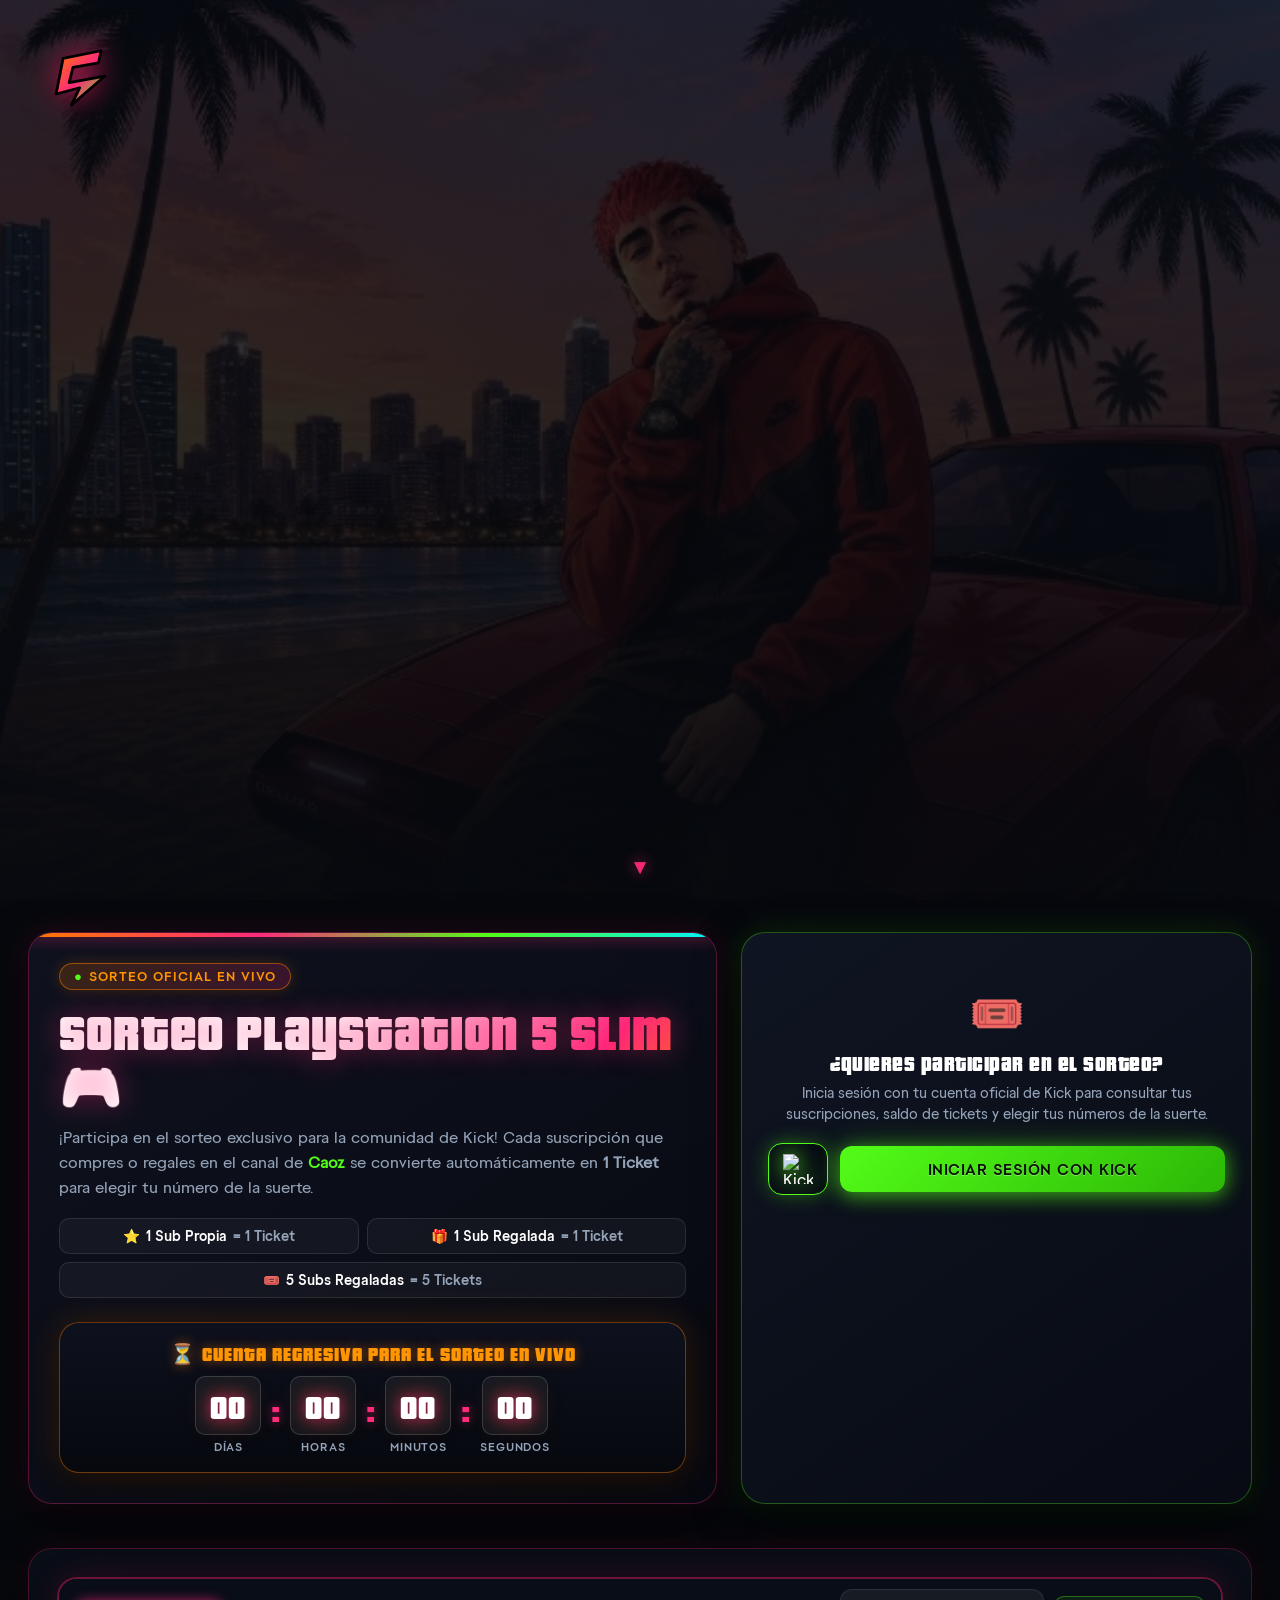
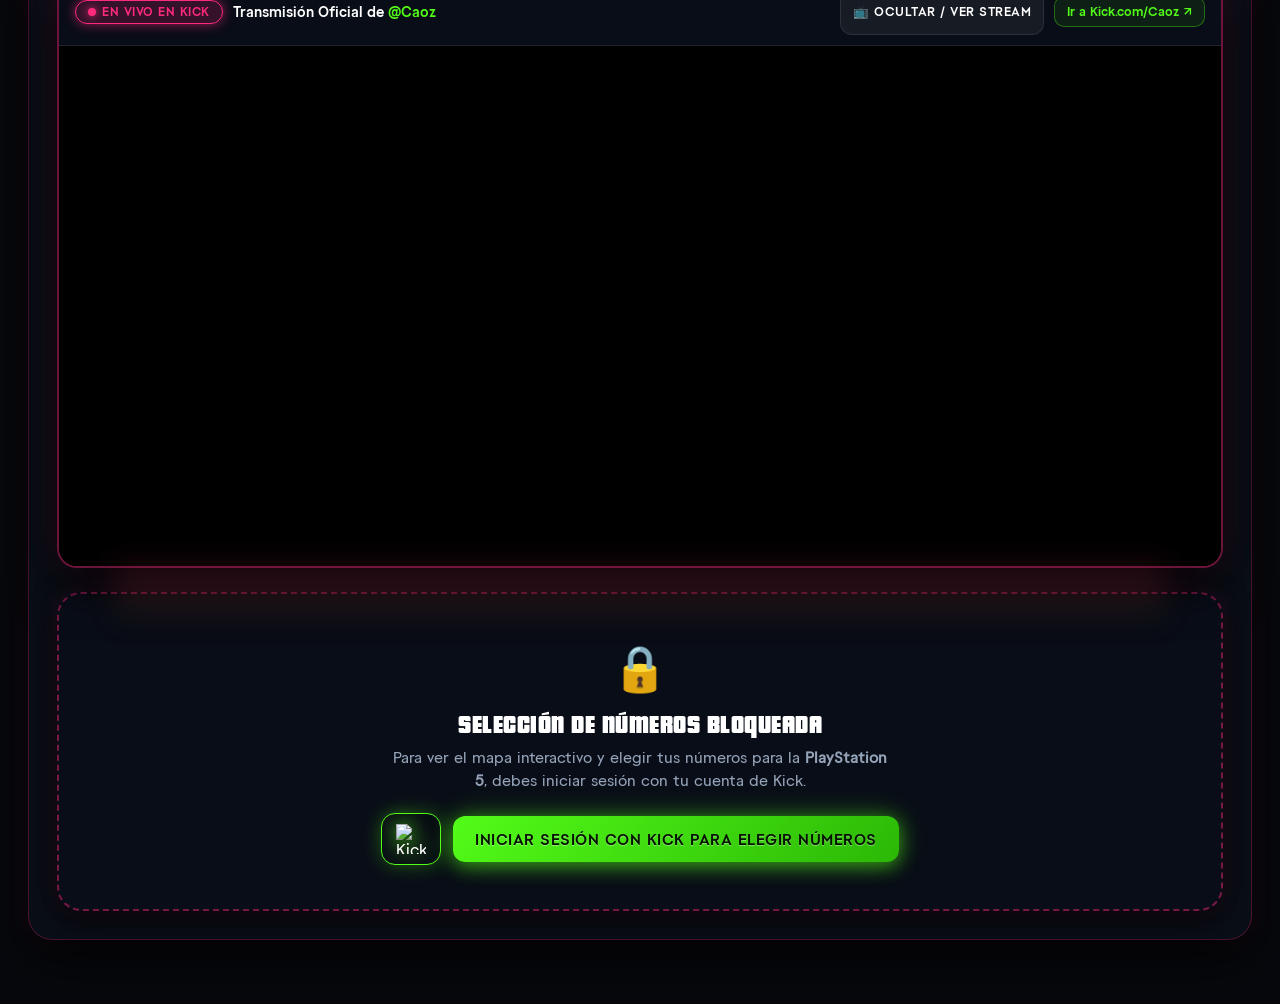
==== public/index.html @ cd329b28 "feat(video): pausar video al pulsar F5 y mover exclusivamente frame por frame al hacer scroll" ====
<!DOCTYPE html>
<html lang="es">

<head>
  <meta charset="UTF-8">
  <meta name="viewport" content="width=device-width, initial-scale=1.0, viewport-fit=cover">
  <title>Sorteo Oficial PlayStation 5 🎮 - Kick</title>
  <link rel="stylesheet" href="css/style.css">
  <script src="https://cdnjs.cloudflare.com/ajax/libs/gsap/3.12.5/gsap.min.js"></script>
  <script src="https://cdnjs.cloudflare.com/ajax/libs/gsap/3.12.5/ScrollTrigger.min.js"></script>
  <script src="https://unpkg.com/lenis@1.1.18/dist/lenis.min.js"></script>
  <script src="https://cdn.jsdelivr.net/npm/canvas-confetti@1.6.0/dist/confetti.browser.min.js"></script>
  <script>
    if ('scrollRestoration' in history) {
      history.scrollRestoration = 'manual';
    }
    window.scrollTo(0, 0);
  </script>
</head>


<body>

  <!-- Navigation Bar (100% Transparent, Auto-hide on scroll down, Show on scroll up) -->
  <header class="navbar" id="mainNavbar">
    <div class="container nav-content">
      <a href="index.html" class="brand" aria-label="CAOZ Oficial">
        <div class="brand-logo" id="mainBrandLogo" title="CAOZ Oficial">
          <svg viewBox="0 0 224 256" width="100%" height="100%" style="overflow: visible; display: block;">
            <defs>
              <linearGradient id="navLogoGrad" x1="0%" y1="0%" x2="100%" y2="100%">
                <stop offset="0%" stop-color="#ff7a00" />
                <stop offset="50%" stop-color="#ff2a7a" />
                <stop offset="100%" stop-color="#53fc18" />
              </linearGradient>
            </defs>
            <path
              d="M 76.8 88.3 L 159.8 71.6 L 154.2 98.0 L 98.4 107.8 L 90.1 141.3 L 168.4 127.0 L 95.0 190.6 L 112.9 152.7 L 61.5 166.3 Z"
              fill="url(#navLogoGrad)" stroke="#000000" stroke-width="6" stroke-linejoin="round" stroke-linecap="round" />
          </svg>
        </div>
      </a>

      <div class="nav-links">
        <!-- User Profile Pill (Visible solo si ESTÁ logueado) -->
        <div class="user-pill" id="userPillBox" style="display: none;">
          <img src="" alt="Avatar" class="user-avatar" id="navUserAvatar">
          <div class="user-meta">
            <span class="user-name" id="navUserName">@Usuario</span>
            <span class="user-tickets-badge" id="navUserTickets">0 Tickets Libres</span>
          </div>
          <button id="logoutBtn" class="nav-btn"
            style="padding: 5px 10px; font-size: 0.76rem; border: 1px solid rgba(255, 51, 102, 0.4); color: var(--danger-red); background: rgba(255, 51, 102, 0.08); border-radius: 8px; cursor: pointer; display: inline-flex; align-items: center; gap: 4px; white-space: nowrap;"
            title="Cerrar Sesión de Kick">
            🚪 Salir
          </button>
        </div>
      </div>
    </div>
  </header>

  <!-- GTA VI JSM Hero Scroll Section: Starts inside the letter -> Zooms out to reveal Logo on scroll -> Seamless cross-fade to website -->
  <section class="caoz-hero-section" id="heroIntroSection">
    <div class="caoz-mask-pin-container" id="caozPinContainer">
      <!-- Ambient atmospheric backdrop (avoids black panels) -->
      <div class="caoz-ambient-backdrop" id="caozAmbientBackdrop">
        <video src="video/auraaaa.mp4" preload="auto" muted playsinline class="ambient-video-bg" id="heroAmbientVideo"></video>
      </div>

      <!-- Mask Wrapper with clean full background video -->
      <div class="caoz-mask-wrapper" id="caozMaskWrapper">
        <video src="video/auraaaa.mp4" preload="auto" muted playsinline class="caoz-hero-bg scale-out" id="heroBgVideo"></video>
      </div>

      <!-- Floating Scroll Indicator Arrow -->
      <div class="scroll-indicator fade-out" id="heroScrollIndicator">
        <span class="scroll-arrow">▼</span>
      </div>
    </div>
  </section>

  <!-- The Actual Website Content (Giveaway, Countdown, Wallet, Seats, Stream) -->
  <div class="main-site-content" id="mainSiteContent">

    <!-- Hero Section -->
    <section class="hero-section">
      <div class="container hero-grid">
        <!-- Giveaway Info Card -->
        <div class="hero-card">
          <div>
            <div class="hero-badge-tag">
              <span style="color: var(--kick-green);">●</span> SORTEO OFICIAL EN VIVO
            </div>
            <h1 class="hero-title" id="giveawayTitle">Sorteo PlayStation 5 Slim 🎮</h1>
            <p class="hero-desc">
              ¡Participa en el sorteo exclusivo para la comunidad de Kick! Cada suscripción que compres o regales en el
              canal de <strong id="channelNameText" style="color: var(--kick-green);">Caoz</strong> se convierte
              automáticamente en <strong>1 Ticket</strong> para elegir tu número de la suerte.
            </p>
          </div>

          <div class="rules-pills">
            <div class="rule-pill">
              <span>⭐</span> <strong>1 Sub Propia</strong> = 1 Ticket
            </div>
            <div class="rule-pill">
              <span>🎁</span> <strong>1 Sub Regalada</strong> = 1 Ticket
            </div>
            <div class="rule-pill">
              <span>🎟️</span> <strong>5 Subs Regaladas</strong> = 5 Tickets
            </div>
          </div>

          <!-- Countdown Timer Component -->
          <div class="countdown-box" id="countdownBox">
            <div class="countdown-title">
              <span>⏳</span> CUENTA REGRESIVA PARA EL SORTEO EN VIVO
            </div>
            <div class="countdown-grid">
              <div class="countdown-segment">
                <div class="countdown-num" id="cdDays">00</div>
                <div class="countdown-label">Días</div>
              </div>
              <div class="countdown-divider">:</div>
              <div class="countdown-segment">
                <div class="countdown-num" id="cdHours">00</div>
                <div class="countdown-label">Horas</div>
              </div>
              <div class="countdown-divider">:</div>
              <div class="countdown-segment">
                <div class="countdown-num" id="cdMinutes">00</div>
                <div class="countdown-label">Minutos</div>
              </div>
              <div class="countdown-divider">:</div>
              <div class="countdown-segment">
                <div class="countdown-num" id="cdSeconds">00</div>
                <div class="countdown-label">Segundos</div>
              </div>
            </div>
          </div>
        </div>

        <!-- User Wallet / Ticket HUD Card -->
        <div class="wallet-card" id="walletCard">

          <!-- Estado: Usuario NO logueado -->
          <div id="walletLoggedOut" class="wallet-cta-box">
            <div style="font-size: 2.8rem; margin-bottom: 8px;">🎟️</div>
            <h3 style="font-size: 1.3rem; margin-bottom: 8px;">¿Quieres participar en el Sorteo?</h3>
            <p style="color: var(--text-secondary); font-size: 0.88rem; margin-bottom: 18px; line-height: 1.5;">
              Inicia sesión con tu cuenta oficial de Kick para consultar tus suscripciones, saldo de tickets y elegir tus números de la suerte.
            </p>
            <div class="wallet-cta-actions">
              <div class="kick-logo-badge-lg">
                <img
                  src="https://uxwing.com/wp-content/themes/uxwing/download/brands-and-social-media/kick-streaming-platform-logo-icon.png"
                  alt="Kick Logo" class="kick-standalone-logo-lg">
              </div>
              <button class="btn btn-primary" id="walletLoginBtn" style="flex: 1;">
                Iniciar Sesión con Kick
              </button>
            </div>
          </div>

          <!-- Estado: Usuario SÍ logueado -->
          <div id="walletLoggedIn"
            style="display: none; flex-direction: column; height: 100%; justify-content: space-between;">
            <div class="wallet-header">
              <div class="wallet-user-info">
                <img src="" alt="Kick Avatar" class="wallet-avatar-big" id="walletAvatar">
                <div>
                  <div class="wallet-user-name">
                    <span id="walletUsername">@Usuario</span>
                    <span class="verified-icon" title="Cuenta de Kick Verificada">✓</span>
                  </div>
                  <span style="font-size: 0.78rem; color: var(--kick-green);" id="walletSubStatus">Usuario
                    Conectado</span>
                </div>
              </div>
              <span class="tag-badge tag-green" id="userRoleBadge">Espectador</span>
            </div>

            <div class="wallet-stats-grid" style="margin-bottom: 12px;">
              <div class="stat-box">
                <div class="stat-num" id="statOwnSubs">0</div>
                <div class="stat-label">Subs Propias</div>
              </div>
              <div class="stat-box">
                <div class="stat-num" id="statGiftedSubs">0</div>
                <div class="stat-label">Subs Regaladas</div>
              </div>
              <div class="stat-box highlight-box">
                <div class="stat-num" id="statAvailableTickets">0</div>
                <div class="stat-label">Tickets Libres</div>
              </div>
            </div>

            <div class="wallet-actions" style="display: flex; gap: 10px;">
              <button class="btn btn-primary" style="flex: 1;" id="autoPickBtn">
                🎲 Elejir números al azar
              </button>
              <button class="btn btn-secondary" id="walletLogoutBtn"
                style="padding: 10px 16px; border-color: rgba(255, 51, 102, 0.4); color: var(--danger-red);"
                title="Cerrar Sesión">
                🚪 Salir
              </button>
            </div>
          </div>

        </div>
      </div>
    </section>

    <!-- Number Selection Section -->
    <section class="cinema-section">
      <div class="container">
        <div class="cinema-container">

          <!-- Live Stream Header -->
          <div class="screen-wrapper">
            <div class="cinema-screen-container">
              <div class="screen-header-bar">
                <div style="display: flex; align-items: center; gap: 10px; flex-wrap: wrap;">
                  <div class="stream-status-pill">
                    <span class="live-dot"></span> EN VIVO EN KICK
                  </div>
                  <span style="font-family: var(--font-gta-sub); font-weight: 800; font-size: 0.88rem; color: #ffffff;">
                    Transmisión Oficial de <span style="color: var(--kick-green);">@Caoz</span>
                  </span>
                </div>

                <div class="stream-header-actions" style="display: flex; gap: 10px; align-items: center;">
                  <button class="btn btn-secondary stream-toggle-btn" style="padding: 6px 12px; font-size: 0.78rem;"
                    id="toggleStreamBtn">
                    📺 Ocultar / Ver Stream
                  </button>
                  <a href="https://kick.com/caoz" target="_blank" class="nav-btn streamer-btn stream-kick-link"
                    style="padding: 6px 12px; font-size: 0.78rem;">
                    Ir a Kick.com/Caoz ↗
                  </a>
                </div>
              </div>

              <!-- Kick Player Embed -->
              <div class="kick-stream-iframe-wrapper" id="streamPlayerBox">
                <iframe src="https://player.kick.com/caoz?autoplay=true&muted=true" frameborder="0" scrolling="no"
                  allow="autoplay; fullscreen; encrypted-media; picture-in-picture" allowfullscreen="true">
                </iframe>
              </div>
            </div>
            <div class="screen-light-rays"></div>
          </div>

          <!-- Bloque de Selección Bloqueada (Visible solo si NO está logueado) -->
          <div id="seatsLockedBox" class="seats-locked-box">
            <div style="font-size: 2.8rem; margin-bottom: 10px;">🔒</div>
            <h2 style="font-size: 1.6rem; margin-bottom: 8px; color: #ffffff;">
              SELECCIÓN DE NÚMEROS BLOQUEADA
            </h2>
            <p style="color: var(--text-secondary); max-width: 500px; margin: 0 auto 20px; font-size: 0.95rem; line-height: 1.55;">
              Para ver el mapa interactivo y elegir tus números para la <strong>PlayStation 5</strong>, debes iniciar sesión con tu cuenta de Kick.
            </p>
            <div class="seats-locked-actions">
              <div class="kick-logo-badge-lg">
                <img
                  src="https://uxwing.com/wp-content/themes/uxwing/download/brands-and-social-media/kick-streaming-platform-logo-icon.png"
                  alt="Kick Logo" class="kick-standalone-logo-lg">
              </div>
              <button class="btn btn-primary" id="lockedLoginBtn">
                Iniciar Sesión con Kick para Elegir Números
              </button>
            </div>
          </div>

          <!-- Área de Selección de Números (Visible solo si ESTÁ logueado con Kick) -->
          <div id="seatsSelectionArea" style="display: none;">
            <!-- Toolbar & Legend -->
            <div class="cinema-toolbar">
              <div class="seat-legend">
                <div class="legend-item">
                  <div class="legend-sample sample-free"></div>
                  <span>Disponible</span>
                </div>
                <div class="legend-item">
                  <div class="legend-sample sample-mine"></div>
                  <span>Mis Números</span>
                </div>
                <div class="legend-item">
                  <div class="legend-sample sample-taken"></div>
                  <span>Ocupado</span>
                </div>
              </div>

              <div class="toolbar-filters">
                <button class="filter-btn active" data-filter="all">Todos (<span
                    id="countTotalSeats">200</span>)</button>
                <button class="filter-btn" data-filter="free">🟢 Libres (<span id="countFreeSeats">0</span>)</button>
                <button class="filter-btn" data-filter="mine">⚡ Míos (<span id="countMySeats">0</span>)</button>
                <button class="filter-btn" data-filter="taken">🔒 Ocupados (<span
                    id="countTakenSeats">0</span>)</button>
                <input type="text" class="search-input" id="searchSeatInput" placeholder="Buscar número #...">
              </div>
            </div>

            <!-- Interactive Numbers Grid -->
            <div class="seats-grid-wrapper">
              <div class="seats-grid" id="seatsGrid">
                <!-- Números generados dinámicamente con JS -->
              </div>
            </div>
          </div>

        </div>
      </div>
    </section>

    <!-- Floating Ticket Counter Bar -->
    <div class="floating-action-bar" id="floatingBar" style="display: none;">
      <div class="action-bar-text">
        Tienes <strong id="floatingAvailableCount">0</strong> tickets disponibles para elegir tus números.
      </div>
      <button class="btn btn-primary" id="floatingAutoPickBtn">
        🎲 Elejir números al azar
      </button>
    </div>

  </div> <!-- End #mainSiteContent -->

  <!-- Kick Login Modal -->
  <div id="loginModal" class="gta-modal-overlay" style="display: none;">
    <div class="gta-modal-card">
      <button id="closeLoginModal" class="gta-modal-close" title="Cerrar">✕</button>

      <div class="gta-modal-logo-wrapper">
        <img
          src="https://uxwing.com/wp-content/themes/uxwing/download/brands-and-social-media/kick-streaming-platform-logo-icon.png"
          alt="Kick Logo" class="gta-modal-logo">
      </div>
      <h3 style="font-size: 1.5rem; margin-bottom: 6px;">Iniciar Sesión con Kick</h3>
      <p style="color: var(--text-secondary); font-size: 0.88rem; margin-bottom: 22px; line-height: 1.5;">
        Ingresa tu nombre de usuario oficial de <strong>Kick</strong> para sincronizar tus tickets y elegir tus números.
      </p>

      <form id="loginForm" onsubmit="return false;">
        <div style="position: relative; margin-bottom: 18px;">
          <span
            style="position: absolute; left: 16px; top: 50%; transform: translateY(-50%); color: var(--kick-green); font-family: var(--font-gta); font-size: 1.2rem;">@</span>
          <input type="text" id="kickUsernameInput" placeholder="TuUsuarioDeKick"
            style="width: 100%; padding: 13px 16px 13px 38px; background: rgba(255,255,255,0.06); border: 1px solid var(--border-color); border-radius: 12px; color: #fff; font-size: 0.95rem; font-weight: 700; outline: none;"
            required autocomplete="off">
        </div>

        <button type="submit" class="btn btn-primary" id="submitLoginBtn"
          style="width: 100%; padding: 14px; font-size: 1rem;">
          🚀 Entrar a la Sala del Sorteo
        </button>
      </form>
    </div>
  </div>

  <!-- Toast Notification Container -->
  <div class="toast-container" id="toastContainer"></div>

  <!-- Scripts -->
  <script src="js/audio.js"></script>
  <script src="js/config.js"></script>
  <script src="js/kick_oauth.js"></script>
  <script src="js/app.js"></script>
</body>

</html>
---- public/css/style.css ----
@import url('https://fonts.googleapis.com/css2?family=Outfit:wght@300;400;500;600;700;800;900&family=Space+Grotesk:wght@500;700;900&display=swap');

/* =================================================================== */
/* FUENTES OFICIALES GTA (PRICEDOWN, ROUND BOLD, ROUND, LONG)          */
/* =================================================================== */
@font-face {
  font-family: "Pricedown";
  src: url("../fonts/pricedown.otf") format("opentype");
  font-display: swap;
}

@font-face {
  font-family: "Round";
  src: url("../fonts/round.woff") format("woff");
  font-display: swap;
}

@font-face {
  font-family: "Round Bold";
  font-weight: bold;
  src: url("../fonts/round-bold.woff") format("woff");
  font-display: swap;
}

@font-face {
  font-family: "Long";
  src: url("../fonts/long.woff") format("woff");
  font-display: swap;
}

/* =================================================================== */
/* GTA VI JSM HERO INTRO (FULL BG -> MASKED LOGO REVEAL ON SCROLL)     */
/* =================================================================== */
.caoz-hero-section {
  position: relative;
  width: 100%;
  height: 100vh;
  height: 100dvh;
  overflow: hidden;
  background: transparent;
  pointer-events: none;
}

.caoz-mask-pin-container {
  position: relative;
  width: 100vw;
  height: 100vh;
  height: 100dvh;
  overflow: hidden;
  background: transparent;
  z-index: 120;
  pointer-events: auto;
  will-change: opacity;
}

.caoz-ambient-backdrop {
  position: absolute;
  inset: 0;
  width: 100%;
  height: 100%;
  overflow: hidden;
  opacity: 0.85;
  pointer-events: none;
  transition: opacity 0.3s ease;
}

.ambient-video-bg {
  position: absolute;
  inset: 0;
  width: 100%;
  height: 100%;
  object-fit: cover;
  object-position: center;
  filter: blur(14px) brightness(0.65);
  transform: scale(1.15);
}

.caoz-mask-wrapper {
  position: absolute;
  inset: 0;
  width: 100%;
  height: 100%;
  overflow: hidden;
  display: flex;
  align-items: center;
  justify-content: center;
  mask-image: url("../images/mask-caoz-desktop.svg");
  -webkit-mask-image: url("../images/mask-caoz-desktop.svg");
  mask-repeat: no-repeat;
  -webkit-mask-repeat: no-repeat;
  mask-position: 38.5% 50%;
  -webkit-mask-position: 38.5% 50%;
  mask-size: 3500% 3500%;
  -webkit-mask-size: 3500% 3500%;
  will-change: mask-size, -webkit-mask-size, mask-position, -webkit-mask-position, opacity;
}

@media (max-width: 768px) {
  .caoz-mask-wrapper {
    mask-image: url("../images/mask-caoz-mobile.svg");
    -webkit-mask-image: url("../images/mask-caoz-mobile.svg");
    mask-position: 35.7% 50%;
    -webkit-mask-position: 35.7% 50%;
    mask-size: 3100% 3100%;
    -webkit-mask-size: 3100% 3100%;
  }
}

.caoz-hero-bg {
  position: absolute;
  top: 0;
  left: 0;
  width: 100%;
  height: 100%;
  object-fit: cover;
  object-position: center 25%;
  transform: scale(1.12);
  will-change: transform;
}

.scroll-indicator {
  position: absolute;
  bottom: max(22px, env(safe-area-inset-bottom, 22px));
  left: 50%;
  transform: translateX(-50%);
  display: flex;
  flex-direction: column;
  align-items: center;
  gap: 6px;
  pointer-events: auto;
  cursor: pointer;
  opacity: 0.95;
  transition: opacity 0.3s ease, transform 0.3s ease;
  z-index: 130;
}

.scroll-indicator:hover {
  opacity: 1;
  transform: translateX(-50%) translateY(-3px);
}

.scroll-indicator .scroll-arrow {
  color: #ff2a7a;
  font-size: 1.3rem;
  line-height: 1;
  filter: drop-shadow(0 0 8px rgba(255, 42, 122, 0.8));
  animation: arrowBounce 1.5s infinite;
}

@keyframes arrowBounce {

  0%,
  100% {
    transform: translateY(0);
  }

  50% {
    transform: translateY(6px);
  }
}

.main-site-content {
  position: relative;
  z-index: 10;
}

/* =================================================================== */
/* DESIGN TOKENS & GTA VI VICE CITY COLOR SYSTEM                       */
/* =================================================================== */
:root {
  --bg-main: #06080d;
  --bg-card: rgba(12, 16, 26, 0.82);
  --bg-card-hover: rgba(20, 26, 42, 0.9);
  --bg-glass: rgba(8, 12, 20, 0.88);
  --border-color: rgba(255, 255, 255, 0.09);
  --border-glow: rgba(255, 42, 122, 0.35);

  /* GTA VI & Vice City Neon Palette */
  --gta-pink: #ff2a7a;
  --gta-pink-glow: rgba(255, 42, 122, 0.6);
  --gta-orange: #ff7a00;
  --gta-orange-glow: rgba(255, 122, 0, 0.6);
  --gta-cyan: #00f2fe;
  --gta-cyan-glow: rgba(0, 242, 254, 0.5);
  --gta-gold: #ffd700;
  --gta-purple: #8a2be2;

  /* Kick Brand & Cyberpunk */
  --kick-green: #53fc18;
  --kick-green-glow: rgba(83, 252, 24, 0.5);
  --kick-green-dark: #37b80e;
  --danger-red: #ff3366;
  --danger-glow: rgba(255, 51, 102, 0.4);

  /* Cinema / Number Seat Colors */
  --seat-free-bg: #111624;
  --seat-free-border: #1e293b;
  --seat-free-hover: #1e263d;
  --seat-mine-bg: #53fc18;
  --seat-mine-text: #051402;
  --seat-mine-glow: 0 0 16px rgba(83, 252, 24, 0.75), 0 0 30px rgba(83, 252, 24, 0.35);
  --seat-taken-bg: #1a121d;
  --seat-taken-border: #ff2a7a;
  --seat-taken-text: #8892b0;

  --text-primary: #ffffff;
  --text-secondary: #94a3b8;
  --text-muted: #64748b;

  --font-gta: 'Pricedown', 'Impact', sans-serif;
  --font-gta-sub: 'Round Bold', 'Round', 'Outfit', sans-serif;
  --font-main: 'Round', 'Outfit', -apple-system, BlinkMacSystemFont, sans-serif;
  --font-mono: 'Pricedown', 'Space Grotesk', monospace;

  --transition-smooth: all 0.25s cubic-bezier(0.16, 1, 0.3, 1);
  --transition-bounce: all 0.3s cubic-bezier(0.34, 1.56, 0.64, 1);

  /* Mobile Safe Areas */
  --safe-top: env(safe-area-inset-top, 0px);
  --safe-bottom: env(safe-area-inset-bottom, 0px);
  --safe-left: env(safe-area-inset-left, 0px);
  --safe-right: env(safe-area-inset-right, 0px);
}

*,
*::before,
*::after {
  margin: 0;
  padding: 0;
  box-sizing: border-box;
}

html {
  scroll-behavior: smooth;
  -webkit-text-size-adjust: 100%;
}

body {
  background-color: #06080d;
  background-image:
    linear-gradient(180deg, rgba(6, 8, 13, 0.76) 0%, rgba(6, 8, 13, 0.94) 100%),
    url('../images/bg_caoz.jpg');
  background-size: cover;
  background-position: center top;
  background-repeat: no-repeat;
  background-attachment: fixed;
  color: var(--text-primary);
  font-family: var(--font-main);
  min-height: 100vh;
  min-height: 100dvh;
  overflow-x: hidden;
  -webkit-font-smoothing: antialiased;
  -moz-osx-font-smoothing: grayscale;
  -webkit-tap-highlight-color: transparent;
  touch-action: manipulation;
}

/* Typography Headings */
h1,
h2,
h3,
h4,
.modal-title,
.draw-title {
  font-family: var(--font-gta);
  letter-spacing: 0.5px;
  font-weight: normal;
}

/* Custom GTA Styled Scrollbar */
::-webkit-scrollbar {
  width: 7px;
  height: 7px;
}

::-webkit-scrollbar-track {
  background: #06080d;
}

::-webkit-scrollbar-thumb {
  background: linear-gradient(180deg, var(--gta-orange), var(--gta-pink));
  border-radius: 4px;
}

::-webkit-scrollbar-thumb:hover {
  background: var(--kick-green);
}

/* Responsive Container */
.container {
  width: 100%;
  max-width: 1440px;
  margin: 0 auto;
  padding: 0 clamp(12px, 3vw, 28px);
}

/* ------------------------------------------------------------------- */
/* TOP NAVIGATION BAR (100% TRANSPARENT, LOGO PERSISTENT IN CORNER)    */
/* ------------------------------------------------------------------- */
.navbar {
  position: fixed;
  top: 0;
  left: 0;
  width: 100%;
  z-index: 1000;
  padding: clamp(12px, 2vh, 20px) 0;
  background: transparent !important;
  backdrop-filter: none !important;
  -webkit-backdrop-filter: none !important;
  border: none !important;
  box-shadow: none !important;
  pointer-events: none;
}

.nav-content {
  display: flex;
  justify-content: space-between;
  align-items: center;
  gap: 16px;
}

.brand {
  display: flex;
  align-items: center;
  text-decoration: none;
  flex-shrink: 0;
  pointer-events: auto;
}

.brand-logo {
  width: clamp(50px, 8vw, 500px);
  display: flex;
  align-items: center;
  justify-content: center;
  background: transparent;
  border: none;
  box-shadow: none;
  padding: 0;
  flex-shrink: 0;
  transition: transform 0.25s cubic-bezier(0.16, 1, 0.3, 1), filter 0.25s ease;
}

.brand-logo:hover {
  transform: scale(1.08);
}

.brand-logo svg {
  width: 100%;
  height: auto;
  display: block;
  filter: drop-shadow(0 0 14px rgba(255, 42, 122, 0.8)) drop-shadow(0 2px 10px rgba(0, 0, 0, 0.95));
}

.brand-title {
  font-family: var(--font-gta);
  font-size: clamp(1.25rem, 3vw, 1.65rem);
  letter-spacing: 1px;
  display: flex;
  align-items: center;
  gap: 8px;
  color: #ffffff;
  text-shadow: 0 0 12px rgba(255, 255, 255, 0.3), 0 2px 4px rgba(0, 0, 0, 0.8);
  white-space: nowrap;
}

.brand-title span.kick-badge {
  font-family: var(--font-gta-sub);
  background: linear-gradient(135deg, rgba(83, 252, 24, 0.2), rgba(0, 242, 254, 0.2));
  color: var(--kick-green);
  border: 1px solid rgba(83, 252, 24, 0.5);
  padding: 2px 8px;
  border-radius: 6px;
  font-size: 0.72rem;
  font-weight: 800;
  letter-spacing: 1px;
  box-shadow: 0 0 10px rgba(83, 252, 24, 0.3);
}

.nav-links {
  display: flex;
  align-items: center;
  gap: 8px;
  flex-wrap: wrap;
  justify-content: flex-end;
}

.nav-btn {
  display: inline-flex;
  align-items: center;
  gap: 6px;
  padding: 8px 14px;
  border-radius: 10px;
  font-family: var(--font-gta-sub);
  font-size: 0.85rem;
  font-weight: 700;
  text-decoration: none;
  color: var(--text-secondary);
  background: rgba(255, 255, 255, 0.05);
  border: 1px solid var(--border-color);
  transition: var(--transition-smooth);
  white-space: nowrap;
}

.nav-btn:hover,
.nav-btn.active {
  color: var(--text-primary);
  background: rgba(255, 42, 122, 0.15);
  border-color: var(--gta-pink);
  box-shadow: 0 0 15px rgba(255, 42, 122, 0.3);
}

.nav-btn.streamer-btn {
  color: var(--kick-green);
  background: rgba(83, 252, 24, 0.08);
  border-color: rgba(83, 252, 24, 0.35);
}

.nav-btn.streamer-btn:hover {
  background: rgba(83, 252, 24, 0.2);
  box-shadow: 0 0 18px rgba(83, 252, 24, 0.4);
}

/* Hybrid Kick Login Group with Dark Standalone Logo */
.kick-login-group {
  display: inline-flex;
  align-items: center;
  background: #080c14;
  border: 1.5px solid var(--kick-green);
  border-radius: 12px;
  padding: 4px;
  gap: 6px;
  cursor: pointer;
  box-shadow: 0 4px 15px rgba(0, 0, 0, 0.6), 0 0 15px var(--kick-green-glow);
  transition: var(--transition-smooth);
  user-select: none;
  text-decoration: none;
}

.kick-login-group:hover {
  border-color: #ffffff;
  box-shadow: 0 6px 22px rgba(0, 0, 0, 0.7), 0 0 25px var(--kick-green-glow);
  transform: translateY(-2px);
}

.kick-logo-badge {
  display: flex;
  align-items: center;
  justify-content: center;
  background: #0d1422;
  border: 1px solid rgba(255, 255, 255, 0.1);
  border-radius: 9px;
  padding: 5px 8px;
  flex-shrink: 0;
}

.kick-standalone-logo {
  width: 18px;
  height: 18px;
  object-fit: contain;
  filter: drop-shadow(0 0 6px rgba(83, 252, 24, 0.8));
}

.kick-logo-badge-lg {
  display: flex;
  align-items: center;
  justify-content: center;
  background: #080c14;
  border: 1.5px solid var(--kick-green);
  border-radius: 14px;
  padding: 10px 14px;
  box-shadow: 0 0 20px rgba(83, 252, 24, 0.3);
  flex-shrink: 0;
}

.kick-standalone-logo-lg {
  width: clamp(24px, 5vw, 30px);
  height: clamp(24px, 5vw, 30px);
  object-fit: contain;
  filter: drop-shadow(0 0 10px rgba(83, 252, 24, 0.9));
}

.kick-text-btn {
  background: linear-gradient(135deg, var(--kick-green) 0%, var(--kick-green-dark) 100%);
  color: #040d01;
  font-family: var(--font-gta-sub);
  font-weight: 900;
  font-size: clamp(0.8rem, 2vw, 0.9rem);
  padding: 7px 14px;
  border-radius: 8px;
  border: none;
  cursor: pointer;
  white-space: nowrap;
  transition: all 0.2s ease;
  box-shadow: 0 0 15px var(--kick-green-glow);
  text-transform: uppercase;
}

.kick-text-btn:hover {
  filter: brightness(1.15);
  box-shadow: 0 0 24px var(--kick-green-glow);
}

/* User Profile Pill */
.user-pill {
  display: inline-flex;
  align-items: center;
  gap: 8px;
  background: rgba(14, 18, 28, 0.92);
  border: 1.5px solid rgba(83, 252, 24, 0.4);
  padding: 4px 10px 4px 6px;
  border-radius: 30px;
  transition: var(--transition-smooth);
  box-shadow: 0 0 15px rgba(83, 252, 24, 0.15);
}

.user-pill:hover {
  border-color: var(--kick-green);
  box-shadow: 0 0 20px rgba(83, 252, 24, 0.35);
}

.user-avatar {
  width: 28px;
  height: 28px;
  border-radius: 50%;
  border: 2px solid var(--kick-green);
  background: #141c2b;
  flex-shrink: 0;
}

.user-meta {
  display: flex;
  flex-direction: column;
  line-height: 1.15;
  max-width: 140px;
}

.user-name {
  font-family: var(--font-gta-sub);
  font-weight: 800;
  font-size: 0.82rem;
  color: var(--text-primary);
  overflow: hidden;
  text-overflow: ellipsis;
  white-space: nowrap;
}

.user-tickets-badge {
  font-family: var(--font-gta-sub);
  font-size: 0.72rem;
  color: var(--kick-green);
  font-weight: 800;
  white-space: nowrap;
}

/* ------------------------------------------------------------------- */
/* HERO BANNER & PS5 PRIZE SHOWCASE (GTA VI STYLE)                     */
/* ------------------------------------------------------------------- */
.hero-section {
  padding: clamp(16px, 3vw, 32px) 0 clamp(16px, 2.5vw, 24px);
}

.hero-grid {
  display: grid;
  grid-template-columns: minmax(0, 1.35fr) minmax(0, 1fr);
  gap: clamp(16px, 2.5vw, 24px);
  align-items: stretch;
}

.hero-card {
  background: linear-gradient(145deg, rgba(16, 20, 32, 0.9), rgba(8, 10, 18, 0.95));
  backdrop-filter: blur(16px);
  -webkit-backdrop-filter: blur(16px);
  border: 1px solid rgba(255, 42, 122, 0.3);
  border-radius: clamp(16px, 2.5vw, 24px);
  padding: clamp(18px, 3.5vw, 30px);
  position: relative;
  overflow: hidden;
  display: flex;
  flex-direction: column;
  justify-content: space-between;
  box-shadow: 0 15px 45px rgba(0, 0, 0, 0.7), 0 0 30px rgba(255, 42, 122, 0.15);
}

.hero-card::before {
  content: '';
  position: absolute;
  top: 0;
  left: 0;
  right: 0;
  height: 4px;
  background: linear-gradient(90deg, var(--gta-orange), var(--gta-pink), var(--kick-green), var(--gta-cyan));
  box-shadow: 0 0 15px rgba(255, 42, 122, 0.8);
}

.hero-badge-tag {
  display: inline-flex;
  align-items: center;
  gap: 6px;
  background: linear-gradient(90deg, rgba(255, 122, 0, 0.18), rgba(255, 42, 122, 0.18));
  color: #ff9500;
  border: 1px solid rgba(255, 122, 0, 0.5);
  padding: 4px 14px;
  border-radius: 30px;
  font-family: var(--font-gta-sub);
  font-size: clamp(0.72rem, 1.8vw, 0.82rem);
  font-weight: 900;
  text-transform: uppercase;
  letter-spacing: 1px;
  margin-bottom: 12px;
  box-shadow: 0 0 15px rgba(255, 122, 0, 0.2);
}

.hero-title {
  font-family: var(--font-gta);
  font-size: clamp(2rem, 5vw, 3.2rem);
  letter-spacing: 1px;
  line-height: 1.08;
  margin-bottom: 12px;
  background: linear-gradient(135deg, #ffffff 40%, var(--gta-pink) 80%, var(--gta-orange) 100%);
  -webkit-background-clip: text;
  -webkit-text-fill-color: transparent;
  text-shadow: 0 0 30px rgba(255, 42, 122, 0.4);
  word-break: break-word;
}

.hero-desc {
  font-family: var(--font-main);
  color: var(--text-secondary);
  font-size: clamp(0.88rem, 2vw, 0.98rem);
  line-height: 1.6;
  margin-bottom: 18px;
}

.rules-pills {
  display: flex;
  flex-wrap: wrap;
  gap: 8px;
  margin-bottom: 8px;
}

.rule-pill {
  background: rgba(255, 255, 255, 0.04);
  border: 1px solid rgba(255, 255, 255, 0.1);
  padding: 8px 14px;
  border-radius: 10px;
  font-family: var(--font-gta-sub);
  font-size: clamp(0.78rem, 1.8vw, 0.86rem);
  display: inline-flex;
  align-items: center;
  gap: 6px;
  color: var(--text-secondary);
  flex-grow: 1;
  justify-content: center;
  transition: var(--transition-smooth);
}

.rule-pill:hover {
  background: rgba(255, 42, 122, 0.1);
  border-color: var(--gta-pink);
  color: #ffffff;
}

.rule-pill strong {
  color: #ffffff;
  font-weight: 900;
}

/* User Wallet & HUD Card (GTA Vice City Neon Glass) */
.wallet-card {
  background: linear-gradient(145deg, rgba(16, 22, 36, 0.94), rgba(8, 11, 20, 0.98));
  backdrop-filter: blur(16px);
  -webkit-backdrop-filter: blur(16px);
  border: 1px solid rgba(83, 252, 24, 0.3);
  border-radius: clamp(16px, 2.5vw, 24px);
  padding: clamp(18px, 3vw, 26px);
  display: flex;
  flex-direction: column;
  justify-content: space-between;
  box-shadow: 0 15px 45px rgba(0, 0, 0, 0.7), 0 0 30px rgba(83, 252, 24, 0.15);
  position: relative;
}

.wallet-header {
  display: flex;
  justify-content: space-between;
  align-items: center;
  border-bottom: 1px solid var(--border-color);
  padding-bottom: 14px;
  margin-bottom: 14px;
  gap: 10px;
  flex-wrap: wrap;
}

.wallet-user-info {
  display: flex;
  align-items: center;
  gap: 12px;
}

.wallet-avatar-big {
  width: clamp(42px, 8vw, 50px);
  height: clamp(42px, 8vw, 50px);
  border-radius: 50%;
  border: 2px solid var(--kick-green);
  box-shadow: 0 0 15px var(--kick-green-glow);
  background: #141c2b;
  flex-shrink: 0;
}

.wallet-user-name {
  font-family: var(--font-gta);
  font-size: clamp(1.15rem, 3vw, 1.45rem);
  letter-spacing: 0.5px;
  display: flex;
  align-items: center;
  gap: 6px;
  word-break: break-word;
}

.verified-icon {
  color: var(--kick-green);
  font-size: 0.9rem;
}

.wallet-stats-grid {
  display: grid;
  grid-template-columns: repeat(3, 1fr);
  gap: clamp(6px, 1.8vw, 12px);
  margin-bottom: 14px;
}

.stat-box {
  background: rgba(255, 255, 255, 0.03);
  border: 1px solid var(--border-color);
  border-radius: 12px;
  padding: clamp(10px, 2vw, 16px) clamp(4px, 1.5vw, 8px);
  text-align: center;
  transition: var(--transition-smooth);
}

.stat-box:hover {
  background: rgba(255, 255, 255, 0.06);
  border-color: rgba(255, 255, 255, 0.2);
}

.stat-box.highlight-box {
  background: linear-gradient(180deg, rgba(83, 252, 24, 0.12) 0%, rgba(8, 12, 20, 0.8) 100%);
  border-color: var(--kick-green);
  box-shadow: 0 0 20px rgba(83, 252, 24, 0.25);
}

.stat-num {
  font-size: clamp(1.4rem, 3.8vw, 2rem);
  font-family: var(--font-gta);
  letter-spacing: 1px;
  color: var(--text-primary);
  line-height: 1;
}

.highlight-box .stat-num {
  color: var(--kick-green);
  text-shadow: 0 0 15px var(--kick-green-glow);
}

.stat-label {
  font-family: var(--font-gta-sub);
  font-size: clamp(0.65rem, 1.5vw, 0.74rem);
  color: var(--text-secondary);
  text-transform: uppercase;
  font-weight: 800;
  margin-top: 4px;
  letter-spacing: 0.5px;
}

.wallet-actions {
  display: flex;
  gap: 10px;
  flex-wrap: wrap;
}

/* GTA Styled Buttons */
.btn {
  display: inline-flex;
  align-items: center;
  justify-content: center;
  gap: 8px;
  padding: 12px 22px;
  border-radius: 12px;
  font-family: var(--font-gta-sub);
  font-size: clamp(0.85rem, 2vw, 0.96rem);
  font-weight: 900;
  text-transform: uppercase;
  letter-spacing: 0.5px;
  cursor: pointer;
  border: none;
  transition: var(--transition-smooth);
  user-select: none;
  min-height: 46px;
}

.btn-primary {
  background: linear-gradient(135deg, var(--kick-green) 0%, #2bb806 100%);
  color: #051402;
  box-shadow: 0 4px 18px var(--kick-green-glow), 0 0 30px rgba(83, 252, 24, 0.3);
  text-shadow: 0 1px 1px rgba(255, 255, 255, 0.4);
}

.btn-primary:hover:not(:disabled) {
  transform: translateY(-2px) scale(1.02);
  box-shadow: 0 8px 28px rgba(83, 252, 24, 0.8), 0 0 40px rgba(83, 252, 24, 0.5);
  filter: brightness(1.1);
}

.btn-secondary {
  background: rgba(255, 255, 255, 0.06);
  color: var(--text-primary);
  border: 1px solid var(--border-color);
}

.btn-secondary:hover:not(:disabled) {
  background: rgba(255, 42, 122, 0.15);
  border-color: var(--gta-pink);
  box-shadow: 0 0 18px rgba(255, 42, 122, 0.35);
}

.btn:disabled {
  opacity: 0.4;
  cursor: not-allowed;
  transform: none !important;
}

/* Tag Badge */
.tag-badge {
  display: inline-block;
  padding: 3px 10px;
  border-radius: 6px;
  font-size: 0.75rem;
  font-weight: 800;
  font-family: var(--font-gta-sub);
  letter-spacing: 0.5px;
  text-transform: uppercase;
}

.tag-green {
  background: rgba(83, 252, 24, 0.15);
  color: var(--kick-green);
  border: 1px solid rgba(83, 252, 24, 0.4);
  box-shadow: 0 0 10px rgba(83, 252, 24, 0.2);
}

.tag-cyan {
  background: rgba(0, 242, 254, 0.15);
  color: var(--gta-cyan);
  border: 1px solid rgba(0, 242, 254, 0.4);
  box-shadow: 0 0 10px rgba(0, 242, 254, 0.2);
}

/* ------------------------------------------------------------------- */
/* FORM INPUTS & CONTROLS                                              */
/* ------------------------------------------------------------------- */
input,
select,
textarea,
.form-control {
  background: #0a0e1a !important;
  color: #ffffff !important;
  border: 1.5px solid rgba(255, 42, 122, 0.3) !important;
  border-radius: 12px !important;
  padding: 11px 14px !important;
  font-size: 0.95rem !important;
  outline: none !important;
  transition: var(--transition-smooth);
  font-family: var(--font-main);
  width: 100%;
}

input:focus,
select:focus,
textarea:focus,
.form-control:focus {
  border-color: var(--kick-green) !important;
  box-shadow: 0 0 18px rgba(83, 252, 24, 0.4) !important;
}

select option {
  background: #0a0e1a !important;
  color: #ffffff !important;
  padding: 10px !important;
}

.form-group {
  margin-bottom: 14px;
}

.form-label {
  display: block;
  font-family: var(--font-gta-sub);
  font-size: 0.84rem;
  font-weight: 800;
  color: var(--text-secondary);
  margin-bottom: 6px;
  letter-spacing: 0.5px;
}

/* Countdown HUD Clock Component (GTA Digital Style) */
.countdown-box {
  background: linear-gradient(180deg, rgba(14, 18, 30, 0.95) 0%, rgba(6, 8, 14, 0.98) 100%);
  border: 1.5px solid rgba(255, 122, 0, 0.4);
  box-shadow: 0 0 35px rgba(255, 122, 0, 0.18), 0 10px 30px rgba(0, 0, 0, 0.7);
  border-radius: clamp(14px, 2.5vw, 20px);
  padding: clamp(14px, 2.5vw, 18px) clamp(10px, 2vw, 20px);
  margin-top: 16px;
  text-align: center;
}

.countdown-title {
  font-family: var(--font-gta);
  font-size: clamp(0.95rem, 2.2vw, 1.25rem);
  letter-spacing: 1px;
  color: #ff9500;
  text-transform: uppercase;
  margin-bottom: 10px;
  display: flex;
  align-items: center;
  justify-content: center;
  gap: 6px;
  text-shadow: 0 0 12px rgba(255, 122, 0, 0.5);
}

.countdown-grid {
  display: flex;
  justify-content: center;
  align-items: center;
  gap: clamp(4px, 1.5vw, 10px);
}

.countdown-segment {
  display: flex;
  flex-direction: column;
  align-items: center;
}

.countdown-num {
  background: rgba(255, 255, 255, 0.05);
  border: 1px solid rgba(255, 255, 255, 0.15);
  border-radius: 10px;
  padding: clamp(6px, 1.5vw, 8px) clamp(8px, 1.8vw, 14px);
  font-size: clamp(1.4rem, 3.8vw, 2.1rem);
  font-family: var(--font-gta);
  letter-spacing: 1px;
  color: #ffffff;
  min-width: clamp(40px, 10vw, 58px);
  text-shadow: 0 0 15px rgba(255, 42, 122, 0.7), 0 0 30px rgba(255, 122, 0, 0.4);
  text-align: center;
}

.countdown-label {
  font-family: var(--font-gta-sub);
  font-size: clamp(0.6rem, 1.4vw, 0.72rem);
  color: var(--text-secondary);
  font-weight: 800;
  text-transform: uppercase;
  margin-top: 4px;
  letter-spacing: 0.8px;
}

.countdown-divider {
  font-family: var(--font-gta);
  font-size: clamp(1.4rem, 3.5vw, 2rem);
  color: var(--gta-pink);
  text-shadow: 0 0 10px var(--gta-pink-glow);
  margin-top: -12px;
}

/* ------------------------------------------------------------------- */
/* CINEMA & NUMBER SELECTION SECTION (GTA THEMED)                      */
/* ------------------------------------------------------------------- */
.cinema-section {
  padding: clamp(12px, 2.5vw, 20px) 0 clamp(40px, 5vw, 70px);
}

.cinema-container {
  background: var(--bg-card);
  backdrop-filter: blur(16px);
  -webkit-backdrop-filter: blur(16px);
  border: 1px solid rgba(255, 42, 122, 0.25);
  border-radius: clamp(16px, 2.5vw, 24px);
  padding: clamp(16px, 3vw, 28px);
  box-shadow: 0 20px 50px rgba(0, 0, 0, 0.7), 0 0 30px rgba(255, 42, 122, 0.1);
  position: relative;
}

/* Screen Wrapper */
.screen-wrapper {
  margin-bottom: 24px;
  text-align: center;
  position: relative;
}

.cinema-screen-container {
  background: #06080d;
  border: 2px solid rgba(255, 42, 122, 0.4);
  border-radius: clamp(14px, 2vw, 20px);
  overflow: hidden;
  box-shadow: 0 15px 50px rgba(0, 0, 0, 0.9), 0 0 30px rgba(255, 42, 122, 0.2);
  transition: var(--transition-smooth);
}

.screen-header-bar {
  background: rgba(10, 14, 24, 0.95);
  padding: 10px 16px;
  display: flex;
  justify-content: space-between;
  align-items: center;
  border-bottom: 1px solid var(--border-color);
  gap: 10px;
  flex-wrap: wrap;
}

.stream-status-pill {
  display: inline-flex;
  align-items: center;
  gap: 6px;
  background: rgba(255, 42, 122, 0.18);
  border: 1px solid var(--gta-pink);
  color: var(--gta-pink);
  padding: 3px 12px;
  border-radius: 20px;
  font-family: var(--font-gta-sub);
  font-size: 0.76rem;
  font-weight: 900;
  letter-spacing: 0.5px;
  flex-shrink: 0;
  box-shadow: 0 0 12px var(--gta-pink-glow);
}

.stream-status-pill .live-dot {
  width: 8px;
  height: 8px;
  background: var(--gta-pink);
  border-radius: 50%;
  box-shadow: 0 0 8px var(--gta-pink);
  animation: pulse-dot 1.2s infinite;
}

@keyframes pulse-dot {
  0% {
    transform: scale(0.9);
    opacity: 0.7;
  }

  50% {
    transform: scale(1.3);
    opacity: 1;
  }

  100% {
    transform: scale(0.9);
    opacity: 0.7;
  }
}

.kick-stream-iframe-wrapper {
  position: relative;
  width: 100%;
  aspect-ratio: 16 / 9;
  max-height: 520px;
  background: #000000;
}

.kick-stream-iframe-wrapper iframe {
  position: absolute;
  top: 0;
  left: 0;
  width: 100%;
  height: 100%;
  border: none;
}

.screen-light-rays {
  position: absolute;
  top: 100%;
  left: 5%;
  right: 5%;
  height: 60px;
  background: linear-gradient(180deg, rgba(255, 42, 122, 0.2) 0%, rgba(255, 122, 0, 0.08) 50%, transparent 100%);
  filter: blur(16px);
  pointer-events: none;
}

/* Selection Toolbar */
.cinema-toolbar {
  display: flex;
  justify-content: space-between;
  align-items: center;
  flex-wrap: wrap;
  gap: 14px;
  background: rgba(10, 14, 24, 0.88);
  border: 1px solid rgba(255, 42, 122, 0.25);
  border-radius: 16px;
  padding: 12px 18px;
  margin-bottom: 18px;
  backdrop-filter: blur(12px);
}

.seat-legend {
  display: flex;
  align-items: center;
  gap: 16px;
  flex-wrap: wrap;
}

.legend-item {
  display: flex;
  align-items: center;
  gap: 8px;
  font-family: var(--font-gta-sub);
  font-size: clamp(0.76rem, 1.8vw, 0.84rem);
  font-weight: 700;
  color: var(--text-secondary);
}

.legend-sample {
  width: 16px;
  height: 16px;
  border-radius: 5px;
  flex-shrink: 0;
}

.sample-free {
  background: rgba(255, 255, 255, 0.05);
  border: 1px solid rgba(255, 255, 255, 0.2);
}

.sample-mine {
  background: rgba(83, 252, 24, 0.35);
  border: 1.5px solid var(--kick-green);
  box-shadow: 0 0 10px var(--kick-green-glow);
}

.sample-taken {
  background: rgba(255, 42, 122, 0.25);
  border: 1.5px solid var(--gta-pink);
  box-shadow: 0 0 10px var(--gta-pink-glow);
}

.toolbar-filters {
  display: flex;
  align-items: center;
  gap: 8px;
  flex-wrap: wrap;
}

.filter-btn {
  background: rgba(255, 255, 255, 0.04);
  border: 1px solid rgba(255, 255, 255, 0.1);
  color: var(--text-secondary);
  padding: 8px 14px;
  border-radius: 10px;
  font-family: var(--font-gta-sub);
  font-size: clamp(0.76rem, 1.8vw, 0.84rem);
  font-weight: 800;
  cursor: pointer;
  transition: var(--transition-smooth);
  white-space: nowrap;
}

.filter-btn:hover {
  background: rgba(255, 42, 122, 0.12);
  border-color: var(--gta-pink);
  color: #ffffff;
}

.filter-btn.active {
  background: linear-gradient(135deg, rgba(255, 42, 122, 0.25), rgba(255, 122, 0, 0.25));
  border-color: var(--gta-pink);
  color: #ffffff;
  box-shadow: 0 0 14px var(--gta-pink-glow);
}

.search-input {
  background: #06080d !important;
  border: 1px solid rgba(255, 255, 255, 0.15) !important;
  border-radius: 10px !important;
  padding: 8px 12px !important;
  font-size: 0.88rem !important;
  color: #ffffff !important;
  width: 170px;
  font-family: var(--font-main);
  transition: var(--transition-smooth);
}

.search-input:focus {
  border-color: var(--gta-pink) !important;
  box-shadow: 0 0 14px var(--gta-pink-glow) !important;
  width: 200px;
}

/* Seats Grid Wrapper */
.seats-grid-wrapper {
  background: rgba(6, 8, 14, 0.94);
  border: 1px solid rgba(255, 42, 122, 0.25);
  border-radius: clamp(14px, 2vw, 20px);
  padding: clamp(12px, 2.5vw, 22px);
  box-shadow: inset 0 0 40px rgba(0, 0, 0, 0.9), 0 10px 30px rgba(0, 0, 0, 0.6);
}

.seats-grid {
  display: grid;
  grid-template-columns: repeat(auto-fill, minmax(58px, 1fr));
  gap: clamp(6px, 1.5vw, 12px);
  max-height: 540px;
  overflow-y: auto;
  padding: 4px;
}

.seats-grid::-webkit-scrollbar {
  width: 6px;
}

.seats-grid::-webkit-scrollbar-track {
  background: rgba(0, 0, 0, 0.4);
  border-radius: 4px;
}

.seats-grid::-webkit-scrollbar-thumb {
  background: var(--gta-pink);
  border-radius: 4px;
}

/* Individual GTA Number Tile / Seat Item */
.seat-item {
  position: relative;
  min-height: 56px;
  aspect-ratio: 1;
  display: flex;
  flex-direction: column;
  align-items: center;
  justify-content: center;
  border-radius: 12px;
  cursor: pointer;
  user-select: none;
  transition: all 0.2s cubic-bezier(0.4, 0, 0.2, 1);
  padding: 4px 6px;
  text-align: center;
}

.seat-item .seat-num {
  font-size: clamp(1.15rem, 2.8vw, 1.45rem);
  font-family: var(--font-gta);
  letter-spacing: 0.5px;
  line-height: 1;
}

.seat-item .seat-user-tag {
  font-family: var(--font-gta-sub);
  font-size: clamp(0.55rem, 1.2vw, 0.65rem);
  font-weight: 800;
  max-width: 100%;
  white-space: nowrap;
  overflow: hidden;
  text-overflow: ellipsis;
  margin-top: 3px;
  line-height: 1;
}

/* Estado: Libre */
.seat-item.free {
  background: rgba(14, 18, 30, 0.8);
  border: 1px solid rgba(255, 255, 255, 0.08);
  color: var(--text-primary);
}

.seat-item.free:hover,
.seat-item.free:active {
  background: rgba(255, 42, 122, 0.2);
  border-color: var(--gta-pink);
  transform: translateY(-3px) scale(1.05);
  box-shadow: 0 8px 22px rgba(255, 42, 122, 0.4);
  color: #ffffff;
}

/* Estado: Mi Número */
.seat-item.mine {
  background: linear-gradient(135deg, rgba(83, 252, 24, 0.35) 0%, rgba(10, 24, 14, 0.95) 100%);
  border: 2px solid var(--kick-green);
  box-shadow: 0 0 20px rgba(83, 252, 24, 0.5);
  color: #ffffff;
}

.seat-item.mine .seat-num {
  color: var(--kick-green);
  text-shadow: 0 0 10px var(--kick-green-glow);
}

.seat-item.mine .seat-user-tag {
  background: var(--kick-green);
  color: #041002;
  padding: 2px 5px;
  border-radius: 4px;
  font-weight: 900;
  letter-spacing: 0.5px;
}

.seat-item.mine:hover,
.seat-item.mine:active {
  background: rgba(255, 42, 122, 0.25);
  border-color: var(--gta-pink);
  box-shadow: 0 0 22px rgba(255, 42, 122, 0.5);
  transform: translateY(-2px);
}

.seat-item.mine:hover .seat-user-tag,
.seat-item.mine:active .seat-user-tag {
  background: var(--gta-pink);
  color: #ffffff;
}

/* Estado: Ocupado */
.seat-item.taken {
  background: rgba(24, 12, 22, 0.7);
  border: 1px solid rgba(255, 42, 122, 0.35);
  color: rgba(255, 255, 255, 0.7);
}

.seat-item.taken .seat-num {
  color: rgba(255, 255, 255, 0.75);
}

.seat-item.taken .seat-user-tag {
  color: #ff6699;
  font-weight: 700;
}

.seat-item.taken:hover,
.seat-item.taken:active {
  border-color: var(--gta-pink);
  background: rgba(38, 14, 32, 0.9);
  transform: translateY(-2px);
}

/* Estado: Ganador */
.seat-item.winner-seat {
  background: linear-gradient(135deg, #ffd700 0%, #ff7a00 100%) !important;
  border: 2.5px solid #ffffff !important;
  box-shadow: 0 0 40px rgba(255, 215, 0, 0.95) !important;
  animation: winnerPulse 1.5s infinite;
  color: #000000 !important;
}

.seat-item.winner-seat .seat-num {
  color: #000000 !important;
  font-weight: 900;
}

.seat-item.winner-seat .seat-user-tag {
  background: #000000 !important;
  color: #ffd700 !important;
}

@keyframes winnerPulse {

  0%,
  100% {
    transform: scale(1);
    box-shadow: 0 0 25px rgba(255, 215, 0, 0.8);
  }

  50% {
    transform: scale(1.08);
    box-shadow: 0 0 50px rgba(255, 215, 0, 1);
  }
}

/* Tooltip on Seat Hover */
@media (hover: hover) and (pointer: fine) {
  .seat-tooltip {
    position: absolute;
    bottom: calc(100% + 8px);
    left: 50%;
    transform: translateX(-50%) translateY(4px);
    background: rgba(6, 8, 14, 0.98);
    border: 1.5px solid var(--gta-pink);
    backdrop-filter: blur(10px);
    padding: 6px 12px;
    border-radius: 8px;
    font-family: var(--font-gta-sub);
    font-size: 0.78rem;
    font-weight: 800;
    white-space: nowrap;
    pointer-events: none;
    opacity: 0;
    visibility: hidden;
    transition: all 0.2s cubic-bezier(0.4, 0, 0.2, 1);
    z-index: 100;
    box-shadow: 0 10px 25px rgba(0, 0, 0, 0.9), 0 0 15px rgba(255, 42, 122, 0.35);
  }

  .seat-item:hover .seat-tooltip {
    opacity: 1;
    visibility: visible;
    transform: translateX(-50%) translateY(0);
  }
}

@media (hover: none) or (pointer: coarse) {
  .seat-tooltip {
    display: none !important;
  }
}

/* ------------------------------------------------------------------- */
/* FLOATING TICKETS ACTION BAR (GTA NEON STYLE)                        */
/* ------------------------------------------------------------------- */
.floating-action-bar {
  position: fixed;
  bottom: max(16px, env(safe-area-inset-bottom, 16px));
  left: 50%;
  transform: translateX(-50%);
  width: min(calc(100% - 24px), 520px);
  background: rgba(8, 11, 20, 0.96);
  border: 1.5px solid var(--kick-green);
  box-shadow: 0 10px 40px rgba(0, 0, 0, 0.8), 0 0 30px rgba(83, 252, 24, 0.35);
  backdrop-filter: blur(16px);
  -webkit-backdrop-filter: blur(16px);
  padding: 12px 20px;
  border-radius: 40px;
  display: flex;
  align-items: center;
  justify-content: space-between;
  gap: 14px;
  z-index: 999;
  animation: slideUpFloat 0.4s ease-out;
}

.floating-action-bar .action-bar-text {
  font-family: var(--font-gta-sub);
  font-size: clamp(0.84rem, 2vw, 0.94rem);
  color: #ffffff;
}

.floating-action-bar .action-bar-text strong {
  font-family: var(--font-gta);
  color: var(--kick-green);
  font-size: 1.25rem;
  letter-spacing: 0.5px;
}

.floating-action-bar .btn {
  white-space: nowrap;
}

@keyframes slideUpFloat {
  from {
    opacity: 0;
    transform: translate(-50%, 20px);
  }

  to {
    opacity: 1;
    transform: translate(-50%, 0);
  }
}

/* ------------------------------------------------------------------- */
/* TOAST NOTIFICATIONS (Live Stream Alerts)                            */
/* ------------------------------------------------------------------- */
.toast-container {
  position: fixed;
  top: max(20px, env(safe-area-inset-top, 20px));
  right: 20px;
  z-index: 10000;
  display: flex;
  flex-direction: column;
  gap: 10px;
  pointer-events: none;
  max-width: calc(100% - 40px);
}

.toast {
  background: rgba(12, 16, 26, 0.98);
  backdrop-filter: blur(14px);
  -webkit-backdrop-filter: blur(14px);
  border: 1.5px solid var(--gta-pink);
  padding: 12px 18px;
  border-radius: 12px;
  display: flex;
  align-items: center;
  gap: 12px;
  box-shadow: 0 10px 30px rgba(0, 0, 0, 0.7), 0 0 20px var(--gta-pink-glow);
  animation: slide-in 0.3s cubic-bezier(0.16, 1, 0.3, 1) forwards;
  pointer-events: auto;
  min-width: 260px;
  max-width: 420px;
  color: #ffffff;
  font-family: var(--font-gta-sub);
  font-size: 0.88rem;
}

.toast.toast-error {
  border-color: var(--danger-red);
  box-shadow: 0 0 20px var(--danger-glow);
}

@keyframes slide-in {
  from {
    transform: translateX(100%);
    opacity: 0;
  }

  to {
    transform: translateX(0);
    opacity: 1;
  }
}

/* ------------------------------------------------------------------- */
/* CTA & LOCKED SECTIONS RESPONSIVE CARDS                             */
/* ------------------------------------------------------------------- */
.wallet-cta-box {
  text-align: center;
  padding: clamp(14px, 3vw, 24px) 0;
  display: flex;
  flex-direction: column;
  align-items: center;
  justify-content: center;
}

.wallet-cta-actions {
  display: flex;
  align-items: center;
  justify-content: center;
  gap: 12px;
  width: 100%;
}

.seats-locked-box {
  background: rgba(10, 14, 24, 0.96);
  border: 2px dashed rgba(255, 42, 122, 0.45);
  border-radius: clamp(16px, 2.5vw, 24px);
  padding: clamp(24px, 5vw, 44px) clamp(16px, 3vw, 24px);
  text-align: center;
  margin-top: 20px;
  box-shadow: 0 10px 30px rgba(0, 0, 0, 0.7), 0 0 20px rgba(255, 42, 122, 0.15);
}

.seats-locked-actions {
  display: flex;
  align-items: center;
  justify-content: center;
  gap: 12px;
  margin: 0 auto;
  max-width: 100%;
}

/* ------------------------------------------------------------------- */
/* MODALS & OVERLAYS (GTA POPUP STYLE)                                 */
/* ------------------------------------------------------------------- */
.gta-modal-overlay {
  position: fixed;
  inset: 0;
  background: rgba(4, 6, 12, 0.88);
  backdrop-filter: blur(12px);
  -webkit-backdrop-filter: blur(12px);
  z-index: 9999;
  display: flex;
  align-items: center;
  justify-content: center;
  padding: max(16px, env(safe-area-inset-top, 16px)) max(16px, env(safe-area-inset-right, 16px)) max(16px, env(safe-area-inset-bottom, 16px)) max(16px, env(safe-area-inset-left, 16px));
}

.gta-modal-card {
  background: linear-gradient(145deg, rgba(16, 22, 36, 0.98), rgba(8, 11, 20, 0.99));
  border: 2px solid var(--kick-green);
  box-shadow: 0 0 40px var(--kick-green-glow), 0 20px 50px rgba(0, 0, 0, 0.9);
  border-radius: clamp(18px, 3vw, 28px);
  padding: clamp(20px, 4vw, 36px) clamp(18px, 4vw, 32px);
  width: 100%;
  max-width: 440px;
  position: relative;
  text-align: center;
  animation: modalPop 0.3s cubic-bezier(0.175, 0.885, 0.32, 1.275);
}

.gta-modal-close {
  position: absolute;
  top: 14px;
  right: 14px;
  background: transparent;
  border: none;
  color: var(--text-secondary);
  font-size: 1.4rem;
  cursor: pointer;
  width: 36px;
  height: 36px;
  display: flex;
  align-items: center;
  justify-content: center;
  border-radius: 50%;
  transition: var(--transition-smooth);
}

.gta-modal-close:hover {
  color: #ffffff;
  background: rgba(255, 255, 255, 0.1);
}

.gta-modal-logo-wrapper {
  display: inline-block;
  background: #080c14;
  border: 2px solid rgba(83, 252, 24, 0.4);
  border-radius: 20px;
  padding: 12px 16px;
  margin-bottom: 14px;
  box-shadow: 0 0 25px rgba(83, 252, 24, 0.25);
}

.gta-modal-logo {
  width: clamp(38px, 8vw, 48px);
  height: clamp(38px, 8vw, 48px);
  display: block;
  filter: drop-shadow(0 0 12px rgba(83, 252, 24, 0.9));
}

@keyframes modalPop {
  0% {
    transform: scale(0.9);
    opacity: 0;
  }

  100% {
    transform: scale(1);
    opacity: 1;
  }
}

/* =================================================================== */
/* RESPONSIVE BREAKPOINTS (ULTRAWIDE -> LAPTOPS -> TABLETS -> MOBILES) */
/* =================================================================== */

/* 1. Large Monitors & Ultra-Wide Desktops (>= 1600px) */
@media (min-width: 1600px) {
  .container {
    max-width: 1560px;
  }

  .seats-grid {
    grid-template-columns: repeat(auto-fill, minmax(64px, 1fr));
    gap: 12px;
  }

  .seat-item {
    min-height: 64px;
  }
}

/* 2. Laptops & Standard Desktops (1025px - 1599px) */
@media (min-width: 1025px) and (max-width: 1599px) {
  .seats-grid {
    grid-template-columns: repeat(auto-fill, minmax(58px, 1fr));
    gap: 10px;
  }
}

/* 3. Tablets & Small Laptops (769px - 1024px) */
@media (max-width: 1024px) {
  .hero-grid {
    grid-template-columns: 1fr;
    gap: 20px;
  }

  .wallet-card {
    max-width: 100%;
    margin: 0;
  }

  .seats-grid {
    grid-template-columns: repeat(auto-fill, minmax(52px, 1fr));
    gap: 8px;
    max-height: 480px;
  }

  .cinema-toolbar {
    gap: 12px;
  }
}

/* 4. Medium Tablets & Large SmartPhones (601px - 768px) */
@media (max-width: 768px) {
  .container {
    padding: 0 14px;
  }

  .navbar {
    padding: 10px 0;
  }

  .brand-title {
    font-size: 1.25rem;
  }

  .kick-text-btn {
    padding: 7px 12px;
    font-size: 0.8rem;
  }

  .nav-btn {
    padding: 7px 12px;
    font-size: 0.8rem;
  }

  .hero-section {
    padding: 18px 0 14px;
  }

  .rules-pills {
    display: grid;
    grid-template-columns: repeat(auto-fit, minmax(180px, 1fr));
    gap: 8px;
    width: 100%;
  }

  .rule-pill {
    padding: 9px 12px;
  }

  .cinema-container {
    padding: 18px 14px;
  }

  .cinema-toolbar {
    flex-direction: column;
    align-items: stretch;
    padding: 14px;
    gap: 12px;
  }

  .seat-legend {
    justify-content: center;
    gap: 14px;
  }

  .toolbar-filters {
    display: grid;
    grid-template-columns: repeat(2, 1fr);
    gap: 8px;
    width: 100%;
  }

  .filter-btn {
    width: 100%;
    text-align: center;
    padding: 9px 8px;
  }

  .search-input {
    grid-column: span 2;
    width: 100% !important;
  }

  .seats-grid {
    grid-template-columns: repeat(auto-fill, minmax(48px, 1fr));
    gap: 7px;
    max-height: 440px;
  }

  .seat-item {
    min-height: 48px;
  }

  .floating-action-bar {
    width: calc(100% - 24px);
    flex-direction: column;
    text-align: center;
    border-radius: 20px;
    padding: 12px 16px;
    gap: 10px;
  }

  .floating-action-bar .btn {
    width: 100%;
  }

  .toast-container {
    left: 14px;
    right: 14px;
    max-width: 100%;
    align-items: center;
  }

  .toast {
    width: 100%;
  }
}

/* 5. Mobile SmartPhones (<= 600px) */
@media (max-width: 600px) {
  .nav-content {
    gap: 8px;
  }

  .brand-title span.kick-badge {
    display: none;
  }

  .kick-login-group {
    padding: 3px;
    gap: 4px;
  }

  .kick-logo-badge {
    padding: 4px 6px;
  }

  .kick-standalone-logo {
    width: 16px;
    height: 16px;
  }

  .kick-text-btn {
    padding: 6px 10px;
    font-size: 0.76rem;
  }

  .user-pill {
    padding: 3px 8px 3px 5px;
    gap: 6px;
  }

  .user-avatar {
    width: 24px;
    height: 24px;
  }

  .user-meta {
    max-width: 90px;
  }

  .user-name {
    font-size: 0.74rem;
  }

  .user-tickets-badge {
    font-size: 0.65rem;
  }

  .hero-card,
  .wallet-card {
    padding: 16px;
    border-radius: 18px;
  }

  .wallet-cta-actions,
  .seats-locked-actions {
    flex-direction: column;
    width: 100%;
  }

  .wallet-cta-actions .btn,
  .seats-locked-actions .btn {
    width: 100%;
  }

  .countdown-box {
    padding: 12px 8px;
    border-radius: 14px;
  }

  .countdown-num {
    padding: 5px 6px;
    min-width: 40px;
    border-radius: 8px;
  }

  .countdown-divider {
    margin: 0 1px;
    margin-top: -10px;
  }

  .wallet-stats-grid {
    gap: 6px;
  }

  .stat-box {
    padding: 8px 4px;
    border-radius: 10px;
  }

  .screen-header-bar {
    justify-content: center;
    text-align: center;
    padding: 8px 10px;
  }

  .stream-header-actions {
    display: none !important;
  }

  .seats-grid-wrapper {
    padding: 10px 8px;
  }

  .seats-grid {
    grid-template-columns: repeat(5, 1fr);
    gap: 6px;
    max-height: 400px;
  }

  .seat-item {
    min-height: 48px;
    border-radius: 9px;
    padding: 3px 2px;
  }

  .seat-item .seat-num {
    font-size: 1.15rem;
  }

  .seat-item .seat-user-tag {
    font-size: 0.52rem;
    padding: 1px 3px;
  }
}

/* 6. Extra Small Devices (<= 380px, e.g. iPhone SE) */
@media (max-width: 380px) {
  .container {
    padding: 0 10px;
  }

  .brand-title {
    display: none;
  }

  .kick-text-btn {
    font-size: 0.72rem;
    padding: 5px 8px;
  }

  .hero-title {
    font-size: 1.6rem;
  }

  .countdown-grid {
    gap: 3px;
  }

  .countdown-num {
    min-width: 36px;
    font-size: 1.2rem;
    padding: 4px 4px;
  }

  .countdown-label {
    font-size: 0.55rem;
  }

  .seats-grid {
    grid-template-columns: repeat(5, 1fr);
    gap: 4px;
  }

  .seat-item {
    min-height: 42px;
  }

  .seat-item .seat-num {
    font-size: 0.98rem;
  }
}
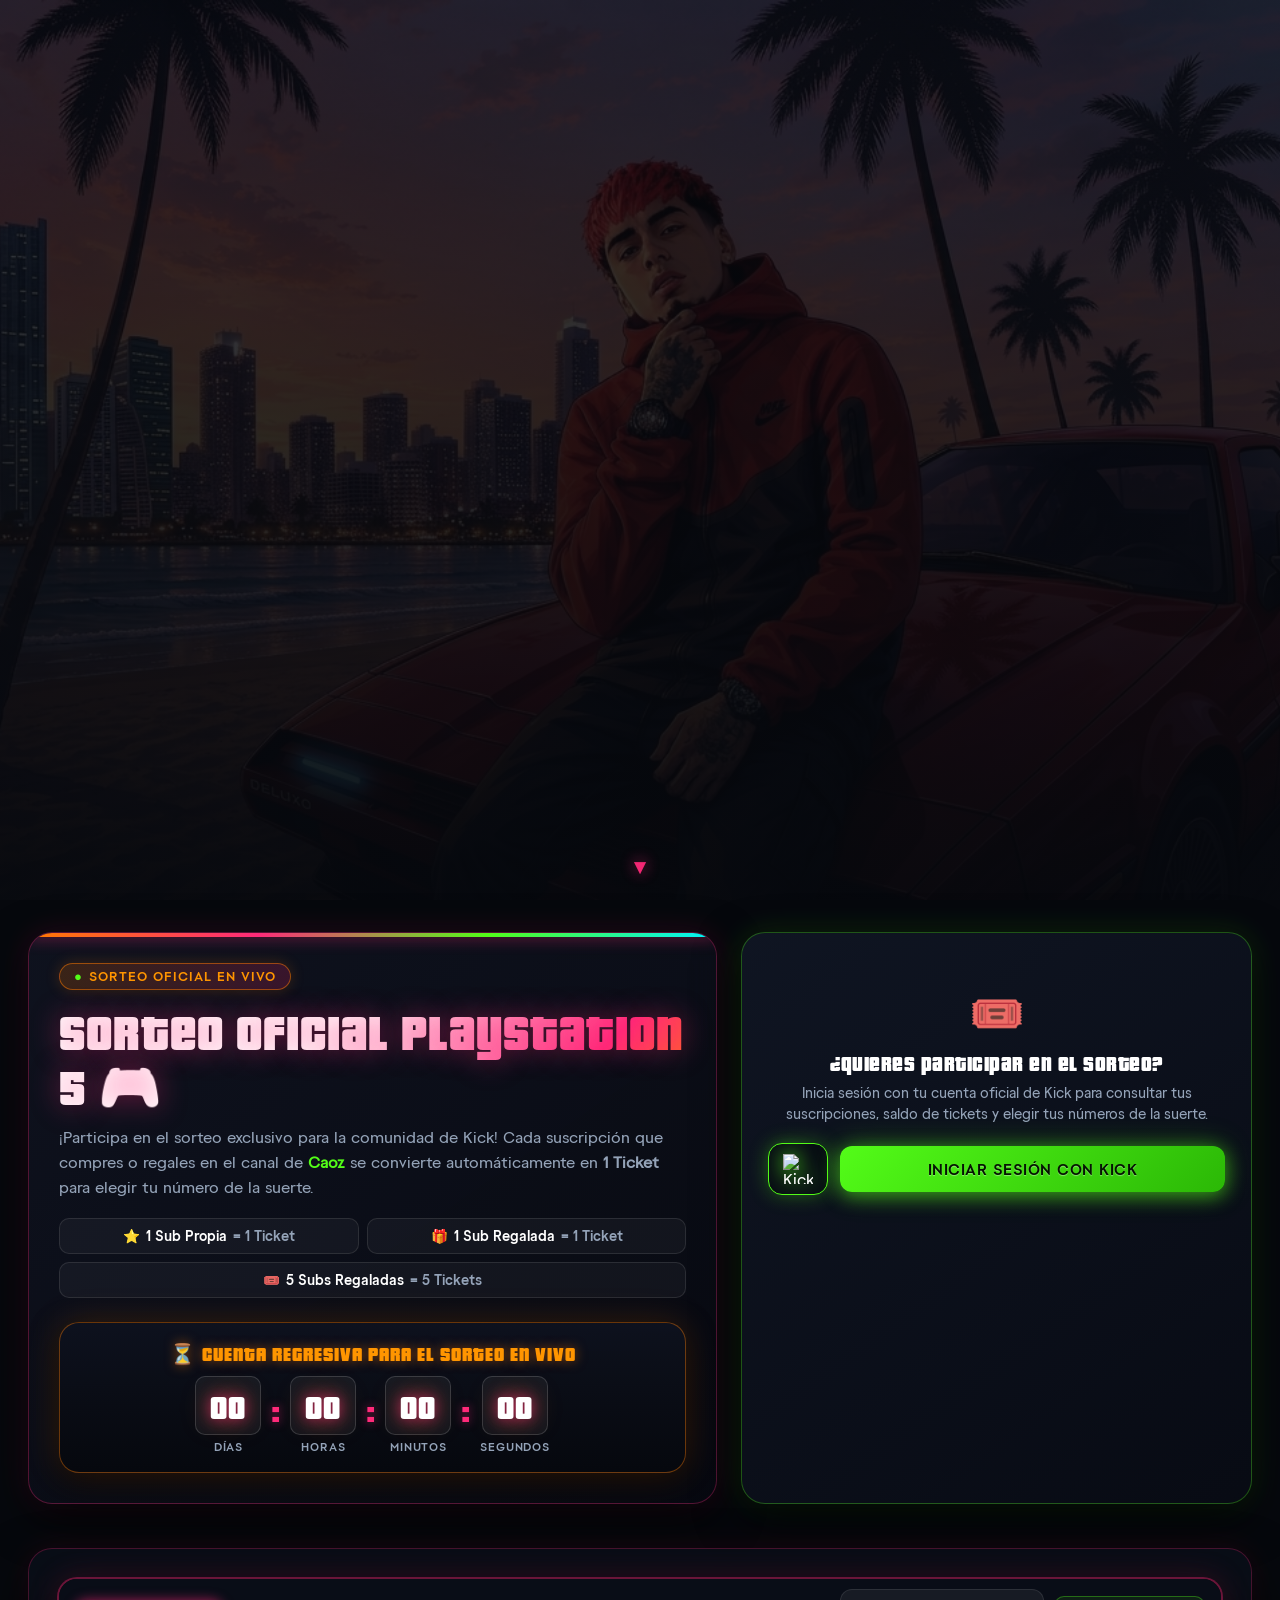
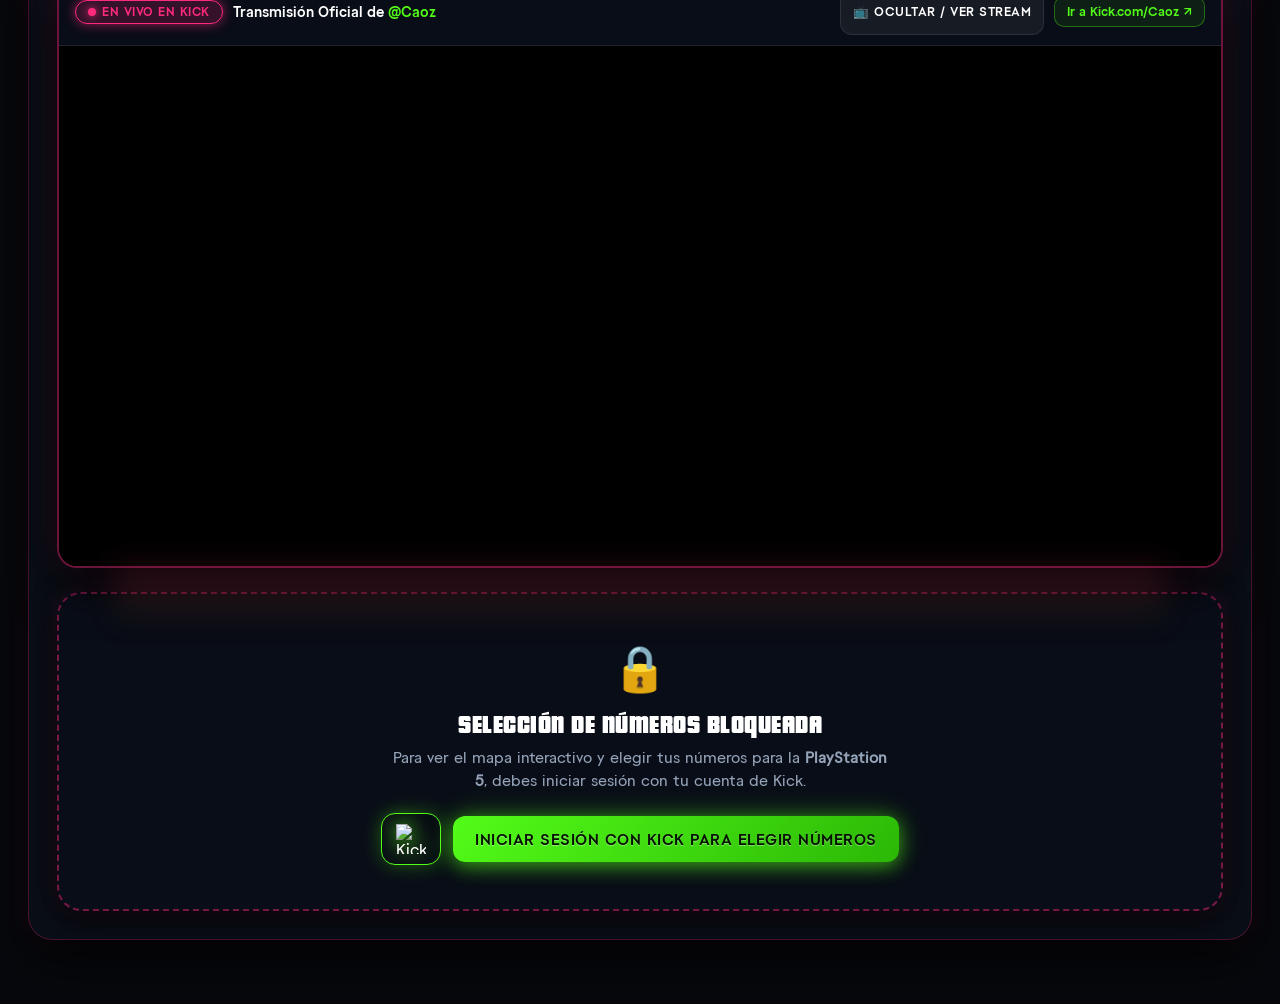
==== commit edd969db: "feat(scroll-mobile): integrar output1.mp4 con control fluido por scroll y optimizaciones responsive " ====
--- a/public/index.html
+++ b/public/index.html
@@ -8,7 +8,6 @@
   <link rel="stylesheet" href="css/style.css">
   <script src="https://cdnjs.cloudflare.com/ajax/libs/gsap/3.12.5/gsap.min.js"></script>
   <script src="https://cdnjs.cloudflare.com/ajax/libs/gsap/3.12.5/ScrollTrigger.min.js"></script>
-  <script src="https://unpkg.com/lenis@1.1.18/dist/lenis.min.js"></script>
   <script src="https://cdn.jsdelivr.net/npm/canvas-confetti@1.6.0/dist/confetti.browser.min.js"></script>
   <script>
     if ('scrollRestoration' in history) {
@@ -64,12 +63,12 @@
     <div class="caoz-mask-pin-container" id="caozPinContainer">
       <!-- Ambient atmospheric backdrop (avoids black panels) -->
       <div class="caoz-ambient-backdrop" id="caozAmbientBackdrop">
-        <video src="video/auraaaa.mp4" preload="auto" muted playsinline class="ambient-video-bg" id="heroAmbientVideo"></video>
+        <video src="video/output1.mp4" preload="auto" muted playsinline class="ambient-video-bg" id="heroAmbientVideo"></video>
       </div>
 
       <!-- Mask Wrapper with clean full background video -->
       <div class="caoz-mask-wrapper" id="caozMaskWrapper">
-        <video src="video/auraaaa.mp4" preload="auto" muted playsinline class="caoz-hero-bg scale-out" id="heroBgVideo"></video>
+        <video src="video/output1.mp4" preload="auto" muted playsinline class="caoz-hero-bg scale-out" id="heroBgVideo"></video>
       </div>
 
       <!-- Floating Scroll Indicator Arrow -->
--- a/public/css/style.css
+++ b/public/css/style.css
@@ -90,8 +90,8 @@
   -webkit-mask-repeat: no-repeat;
   mask-position: 38.5% 50%;
   -webkit-mask-position: 38.5% 50%;
-  mask-size: 3500% 3500%;
-  -webkit-mask-size: 3500% 3500%;
+  mask-size: 1300% 1300%;
+  -webkit-mask-size: 1300% 1300%;
   will-change: mask-size, -webkit-mask-size, mask-position, -webkit-mask-position, opacity;
 }
 
@@ -101,8 +101,8 @@
     -webkit-mask-image: url("../images/mask-caoz-mobile.svg");
     mask-position: 35.7% 50%;
     -webkit-mask-position: 35.7% 50%;
-    mask-size: 3100% 3100%;
-    -webkit-mask-size: 3100% 3100%;
+    mask-size: 1100% 1100%;
+    -webkit-mask-size: 1100% 1100%;
   }
 }
 
@@ -113,8 +113,8 @@
   width: 100%;
   height: 100%;
   object-fit: cover;
-  object-position: center 25%;
-  transform: scale(1.12);
+  object-position: center;
+  transform: scale(1.0);
   will-change: transform;
 }
 
@@ -231,7 +231,7 @@
 }
 
 html {
-  scroll-behavior: smooth;
+  scroll-behavior: auto !important;
   -webkit-text-size-adjust: 100%;
 }
 
@@ -338,6 +338,7 @@
   padding: 0;
   flex-shrink: 0;
   transition: transform 0.25s cubic-bezier(0.16, 1, 0.3, 1), filter 0.25s ease;
+  margin-left: -200px;
 }
 
 .brand-logo:hover {
@@ -1695,8 +1696,22 @@
     padding: 10px 0;
   }
 
+  .brand-logo {
+    width: clamp(40px, 11vw, 48px) !important;
+    margin-left: 0 !important;
+  }
+
   .brand-title {
-    font-size: 1.25rem;
+    display: none !important;
+  }
+
+  .caoz-mask-wrapper {
+    mask-image: url("../images/mask-caoz-mobile.svg") !important;
+    -webkit-mask-image: url("../images/mask-caoz-mobile.svg") !important;
+    mask-position: 35.7% 50%;
+    -webkit-mask-position: 35.7% 50%;
+    mask-size: 1000% 1000%;
+    -webkit-mask-size: 1000% 1000%;
   }
 
   .kick-text-btn {
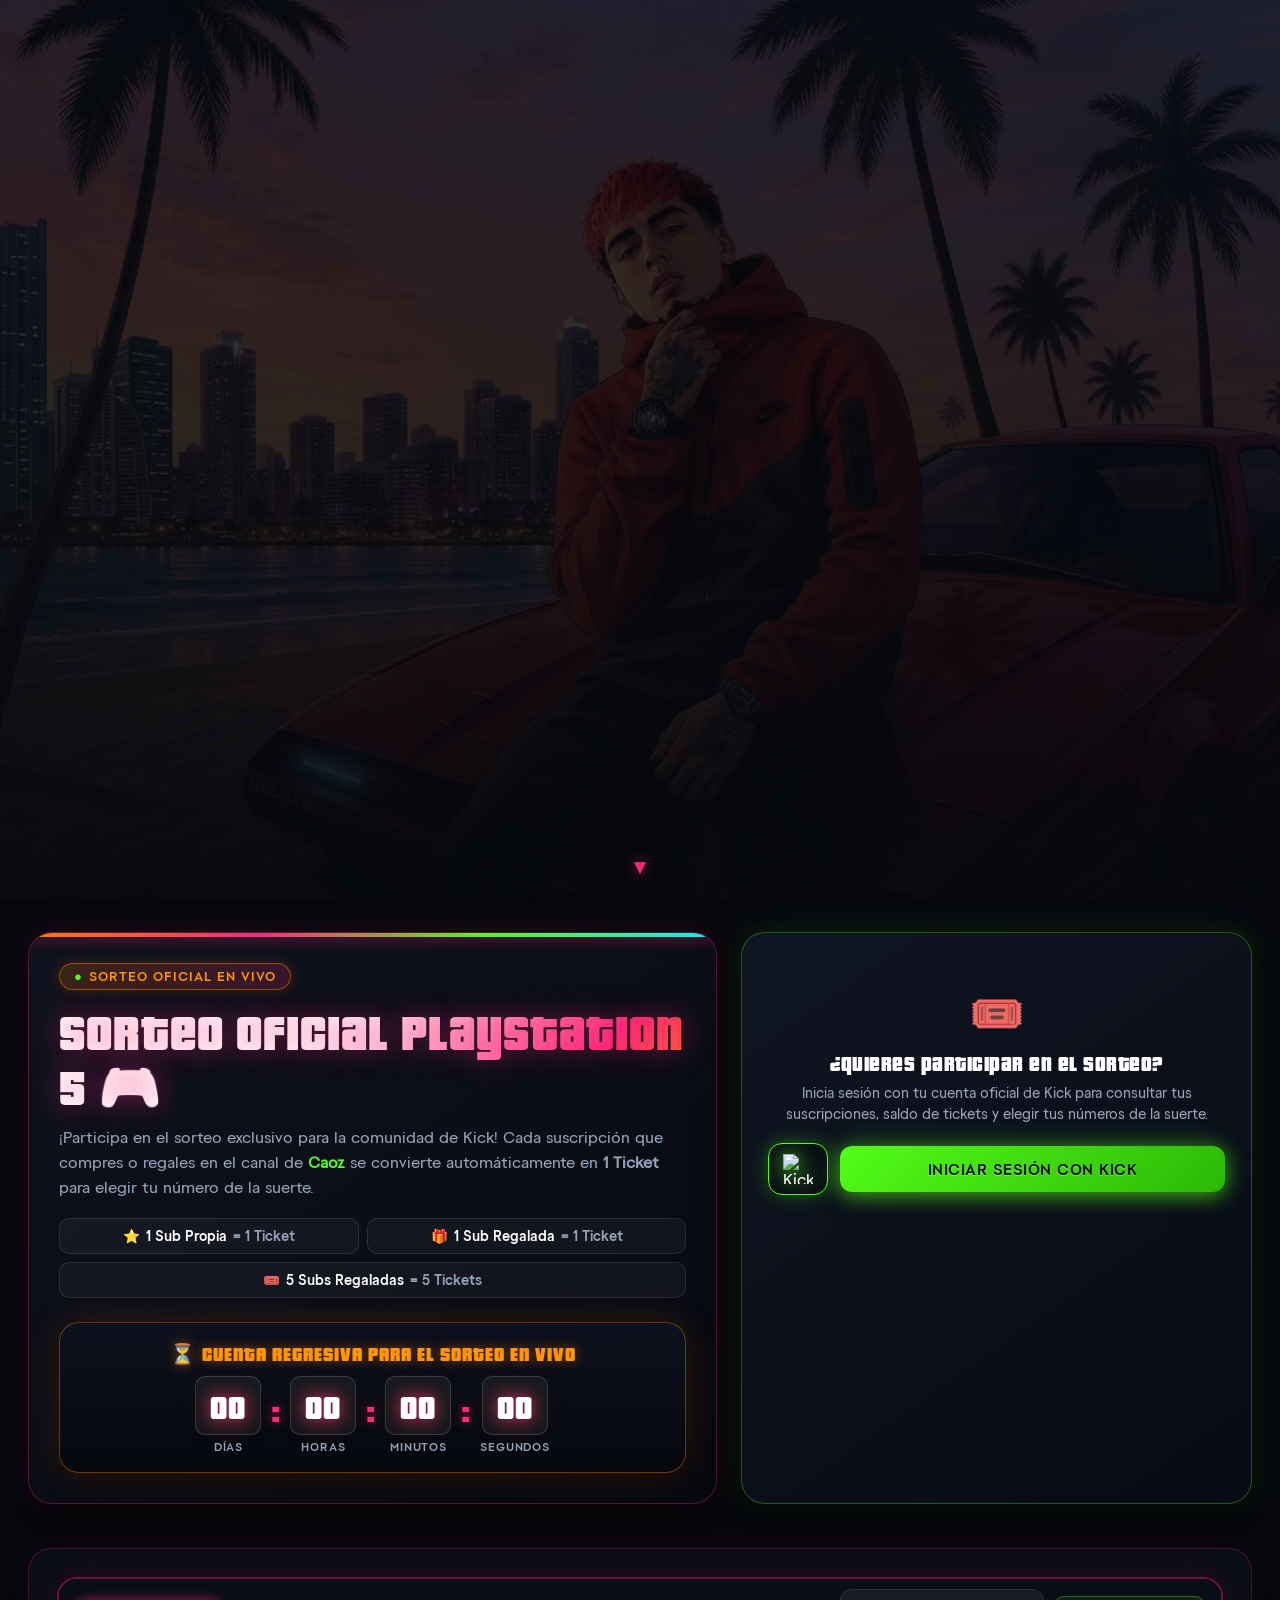
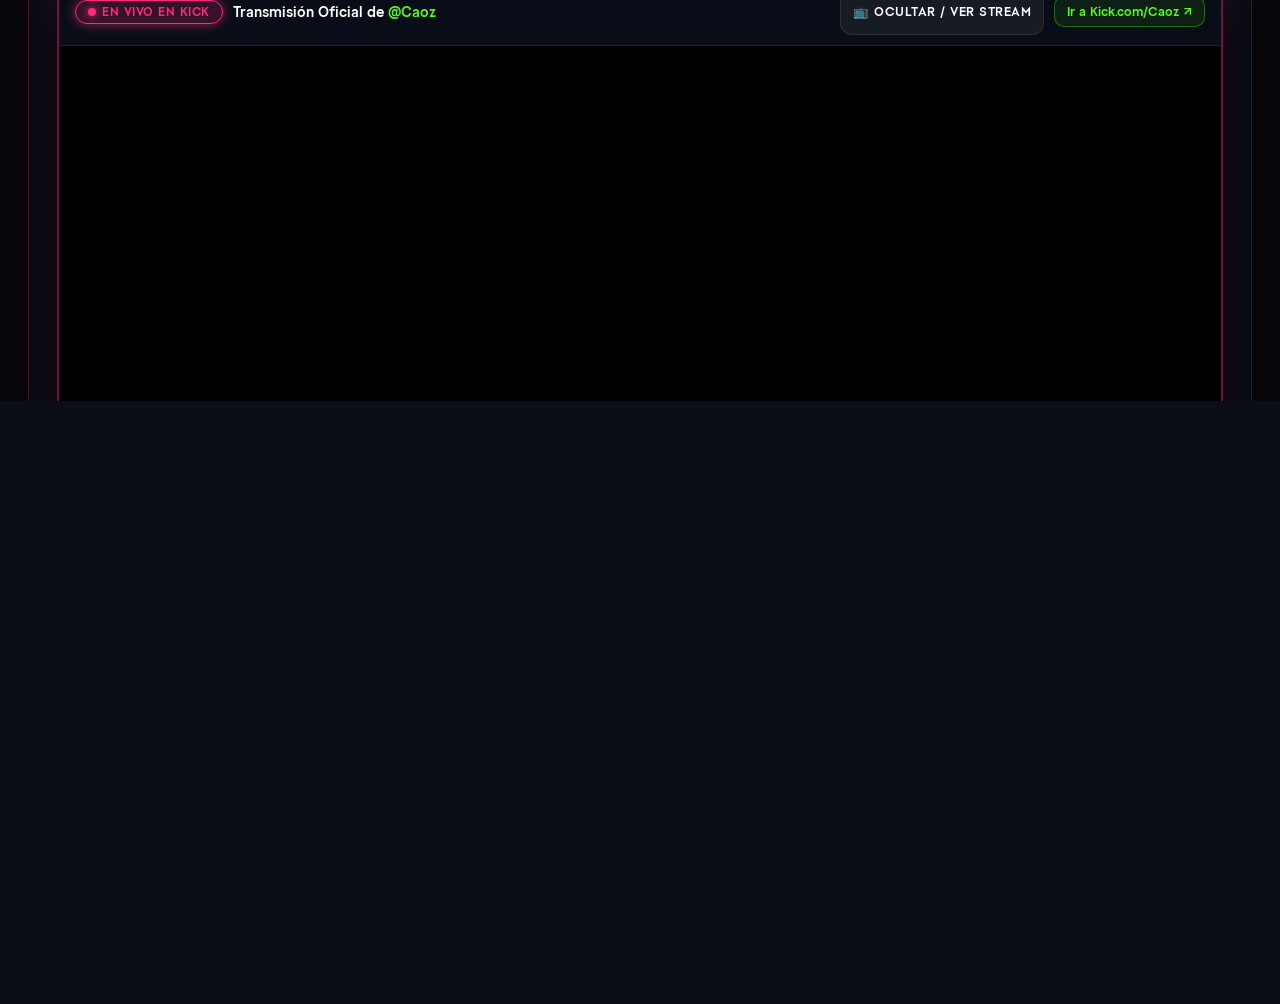
==== commit 7533f568: "feat(hero): restaurar animacion original de mascara con zoom out progresivo de CAOZ y optimizacion d" ====
--- a/public/index.html
+++ b/public/index.html
@@ -61,12 +61,7 @@
   <!-- GTA VI JSM Hero Scroll Section: Starts inside the letter -> Zooms out to reveal Logo on scroll -> Seamless cross-fade to website -->
   <section class="caoz-hero-section" id="heroIntroSection">
     <div class="caoz-mask-pin-container" id="caozPinContainer">
-      <!-- Ambient atmospheric backdrop (avoids black panels) -->
-      <div class="caoz-ambient-backdrop" id="caozAmbientBackdrop">
-        <video src="video/output1.mp4" preload="auto" muted playsinline class="ambient-video-bg" id="heroAmbientVideo"></video>
-      </div>
-
-      <!-- Mask Wrapper with clean full background video -->
+      <!-- Mask Wrapper with clean background video -->
       <div class="caoz-mask-wrapper" id="caozMaskWrapper">
         <video src="video/output1.mp4" preload="auto" muted playsinline class="caoz-hero-bg scale-out" id="heroBgVideo"></video>
       </div>
--- a/public/css/style.css
+++ b/public/css/style.css
@@ -97,12 +97,12 @@
 
 @media (max-width: 768px) {
   .caoz-mask-wrapper {
-    mask-image: url("../images/mask-caoz-mobile.svg");
-    -webkit-mask-image: url("../images/mask-caoz-mobile.svg");
+    mask-image: url("../images/mask-caoz-mobile.svg") !important;
+    -webkit-mask-image: url("../images/mask-caoz-mobile.svg") !important;
     mask-position: 35.7% 50%;
     -webkit-mask-position: 35.7% 50%;
-    mask-size: 1100% 1100%;
-    -webkit-mask-size: 1100% 1100%;
+    mask-size: 1000% 1000%;
+    -webkit-mask-size: 1000% 1000%;
   }
 }
 
@@ -114,8 +114,11 @@
   height: 100%;
   object-fit: cover;
   object-position: center;
-  transform: scale(1.0);
+  transform: translate3d(0, 0, 0);
+  -webkit-transform: translate3d(0, 0, 0);
   will-change: transform;
+  backface-visibility: hidden;
+  -webkit-backface-visibility: hidden;
 }
 
 .scroll-indicator {
@@ -162,6 +165,9 @@
 .main-site-content {
   position: relative;
   z-index: 10;
+  will-change: opacity, transform;
+  transform: translate3d(0, 0, 0);
+  -webkit-transform: translate3d(0, 0, 0);
 }
 
 /* =================================================================== */
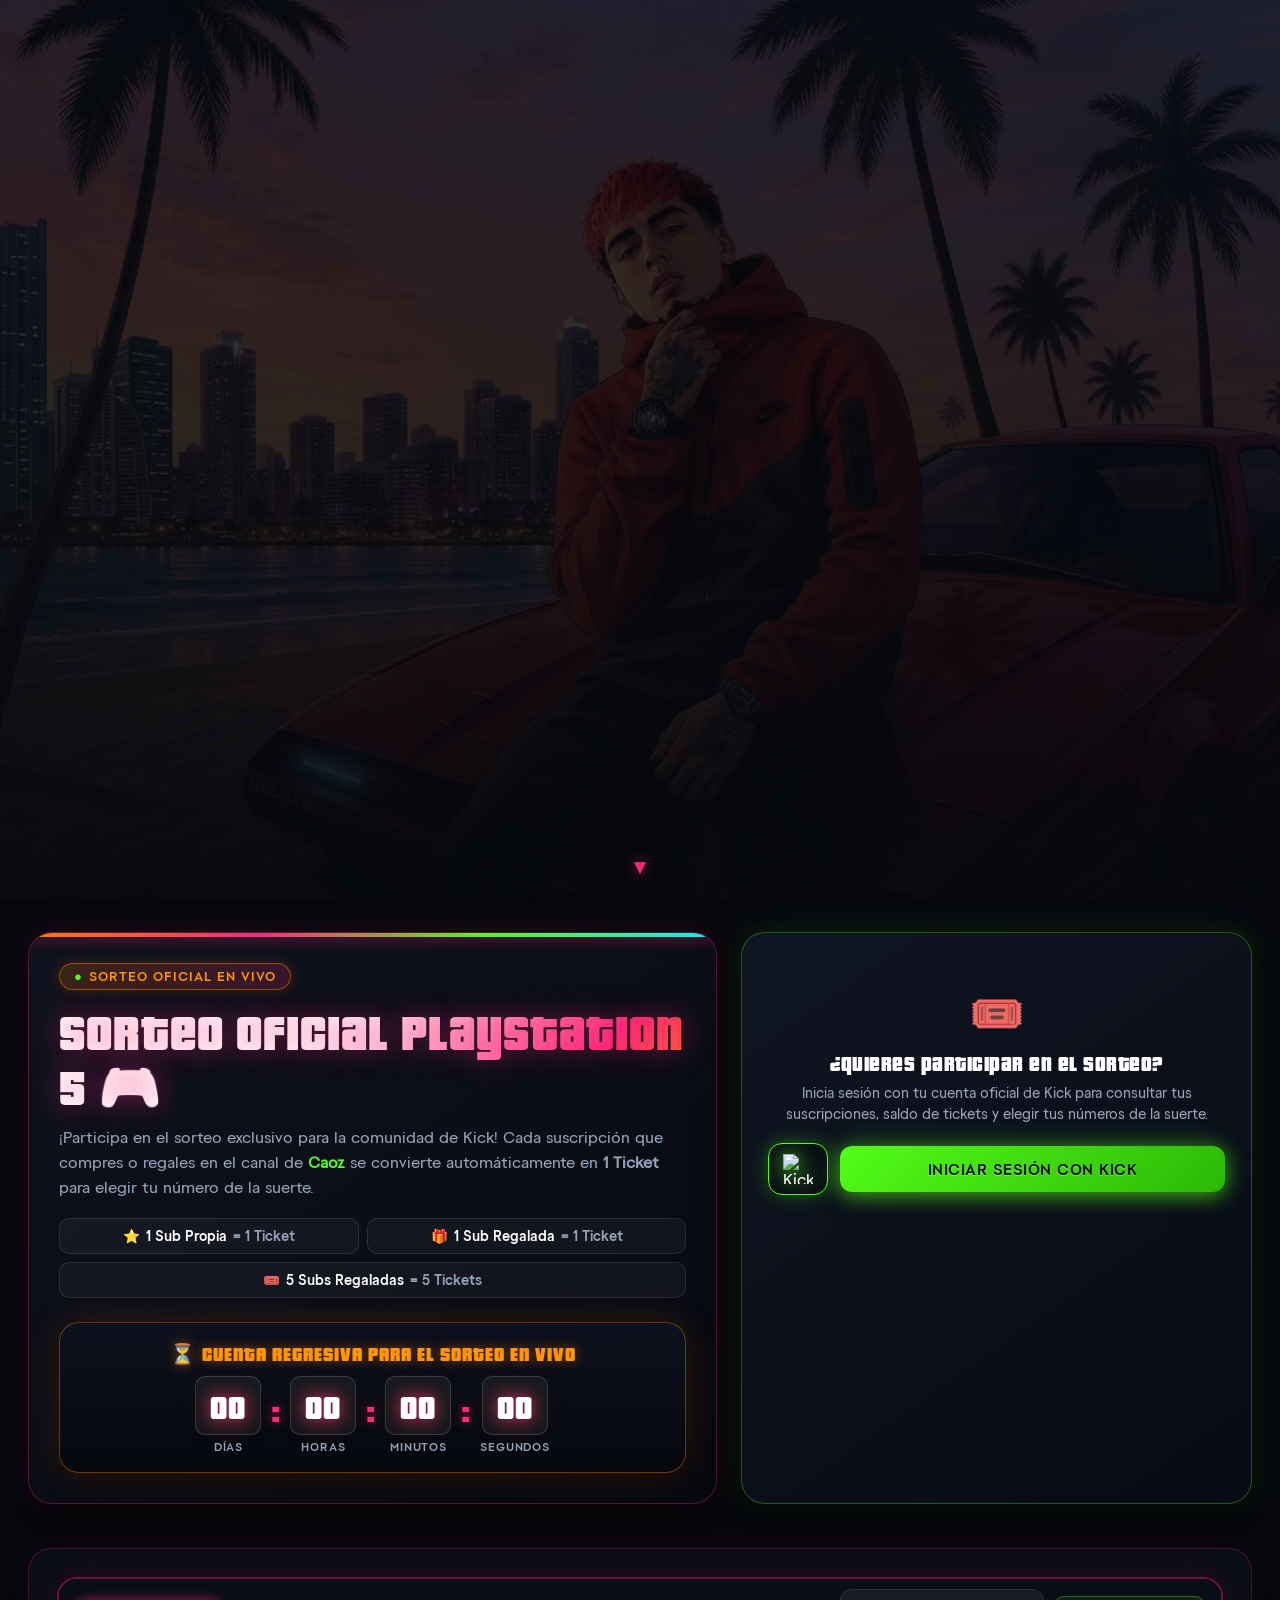
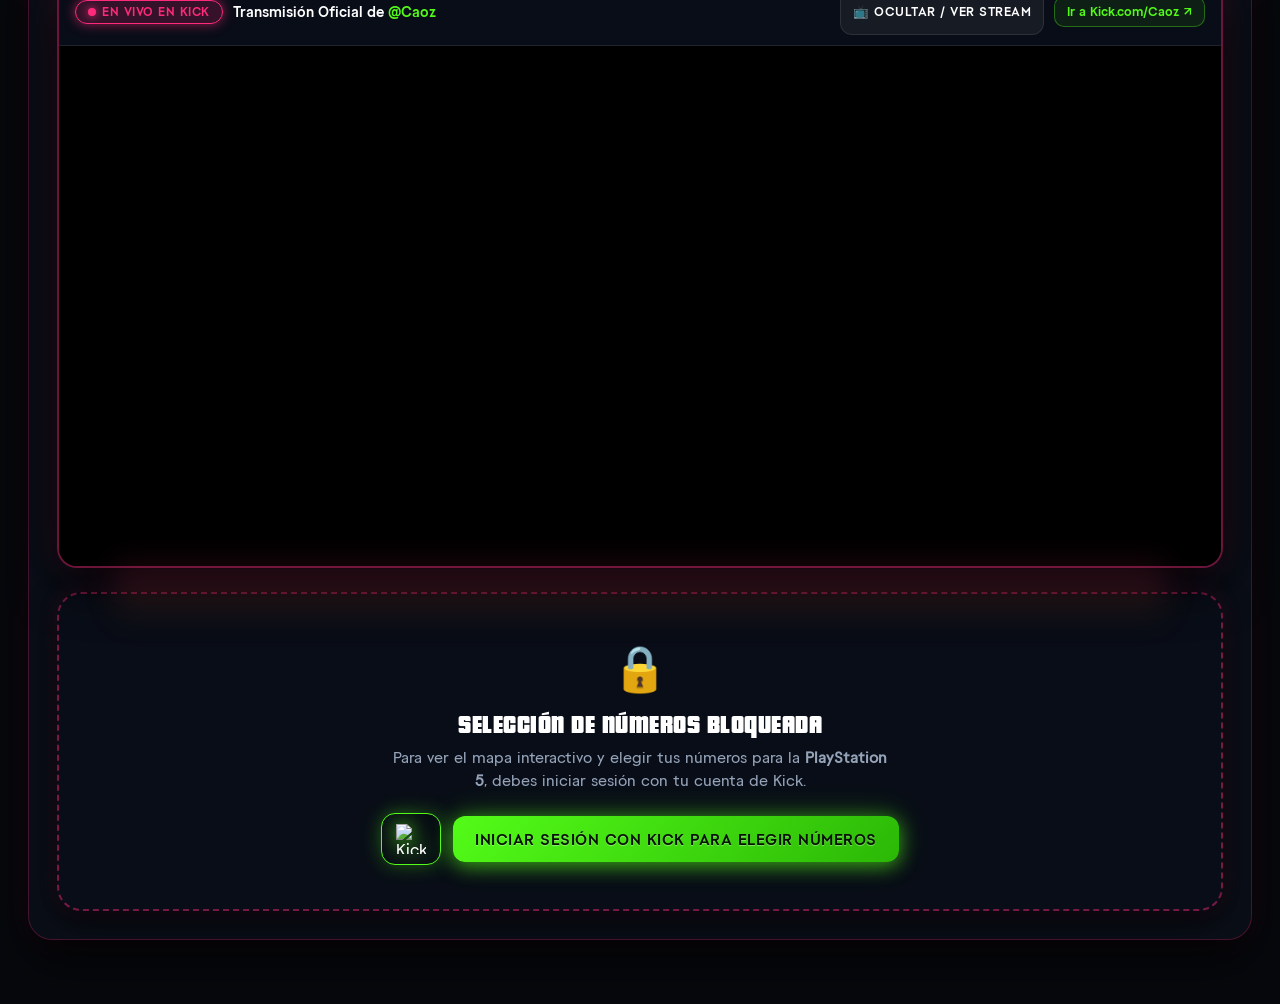
==== commit 7b863cc2: "feat(deploy): anadir script actualizar_repositorio.bat y optimizaciones finales para moviles" ====
--- a/public/index.html
+++ b/public/index.html
@@ -63,7 +63,7 @@
     <div class="caoz-mask-pin-container" id="caozPinContainer">
       <!-- Mask Wrapper with clean background video -->
       <div class="caoz-mask-wrapper" id="caozMaskWrapper">
-        <video src="video/output1.mp4" preload="auto" muted playsinline class="caoz-hero-bg scale-out" id="heroBgVideo"></video>
+        <video src="video/output1.mp4" preload="auto" muted playsinline webkit-playsinline x5-playsinline disablePictureInPicture class="caoz-hero-bg scale-out" id="heroBgVideo"></video>
       </div>
 
       <!-- Floating Scroll Indicator Arrow -->
--- a/public/css/style.css
+++ b/public/css/style.css
@@ -101,8 +101,17 @@
     -webkit-mask-image: url("../images/mask-caoz-mobile.svg") !important;
     mask-position: 35.7% 50%;
     -webkit-mask-position: 35.7% 50%;
-    mask-size: 1000% 1000%;
-    -webkit-mask-size: 1000% 1000%;
+    mask-size: 850% 850%;
+    -webkit-mask-size: 850% 850%;
+    transform: translateZ(0);
+    -webkit-transform: translateZ(0);
+    will-change: mask-size, -webkit-mask-size, transform;
+  }
+
+  .caoz-hero-bg {
+    transform: translateZ(0);
+    -webkit-transform: translateZ(0);
+    will-change: transform;
   }
 }
 
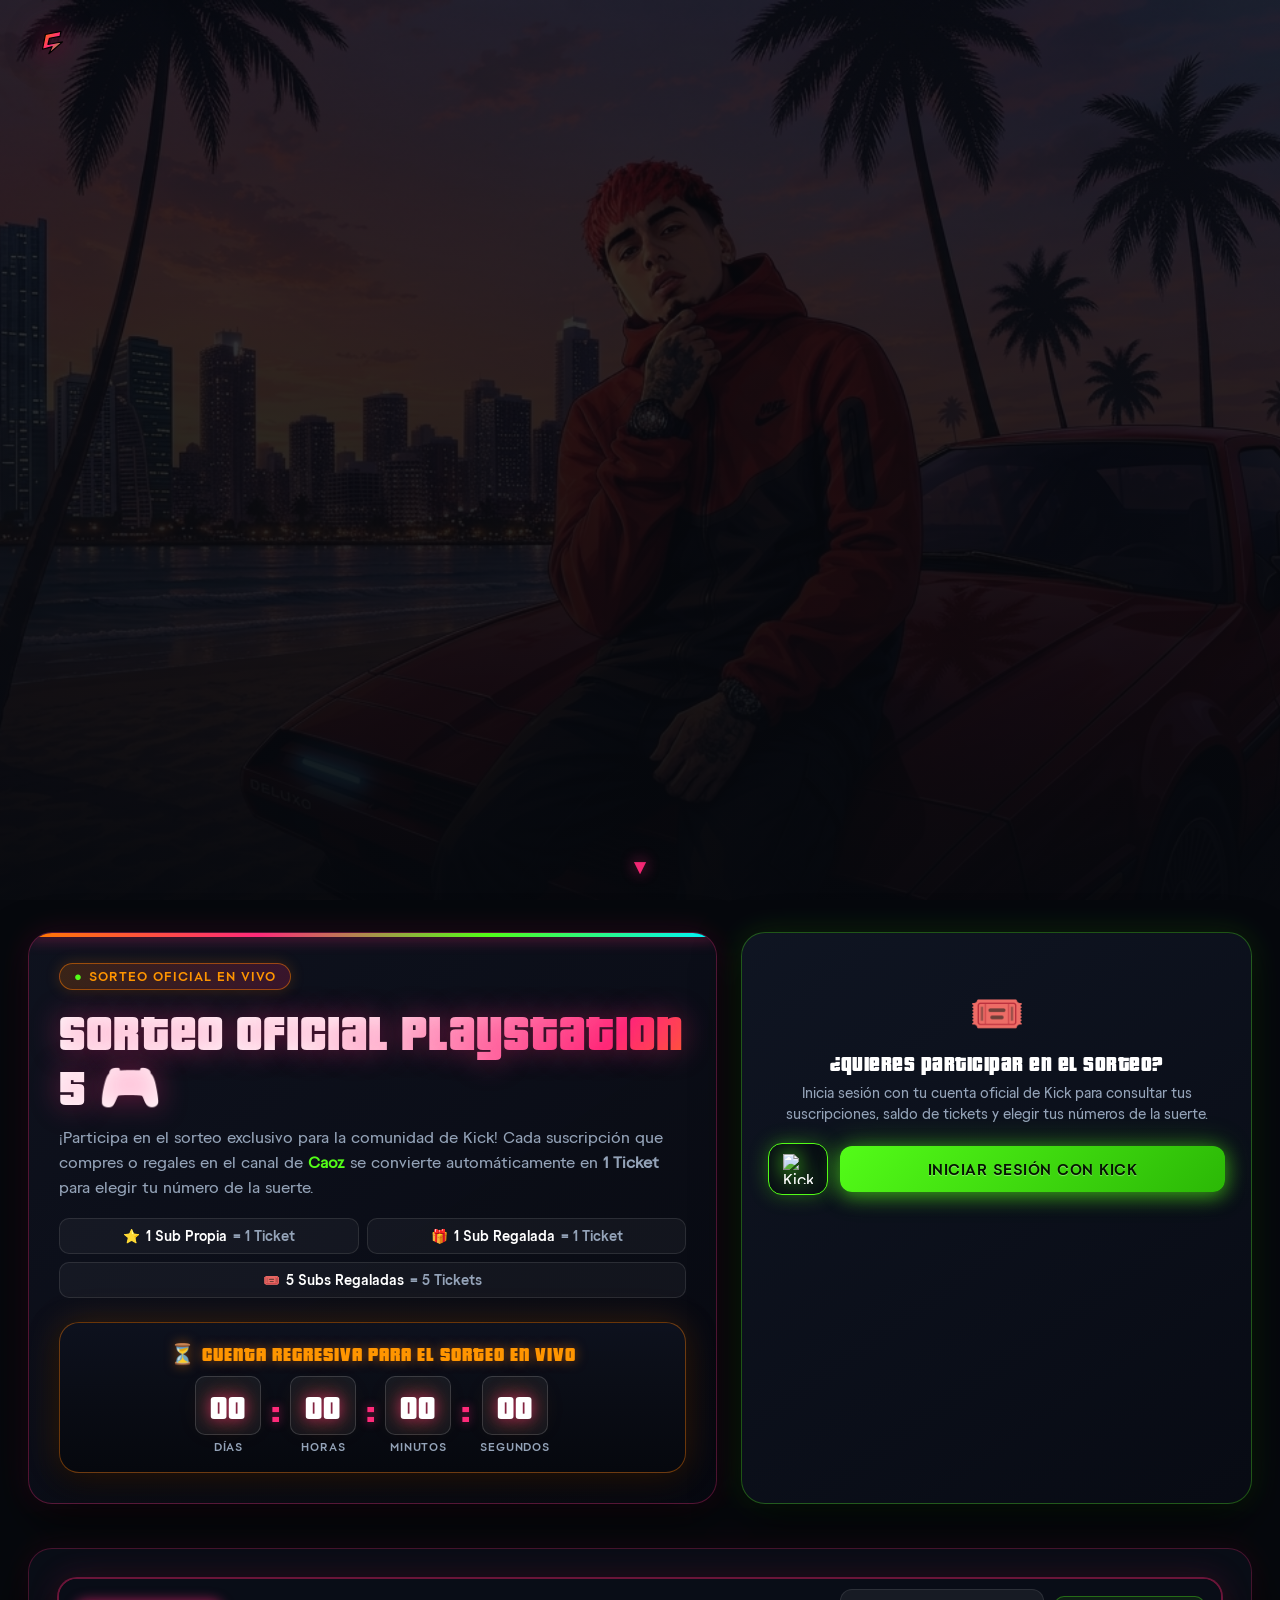
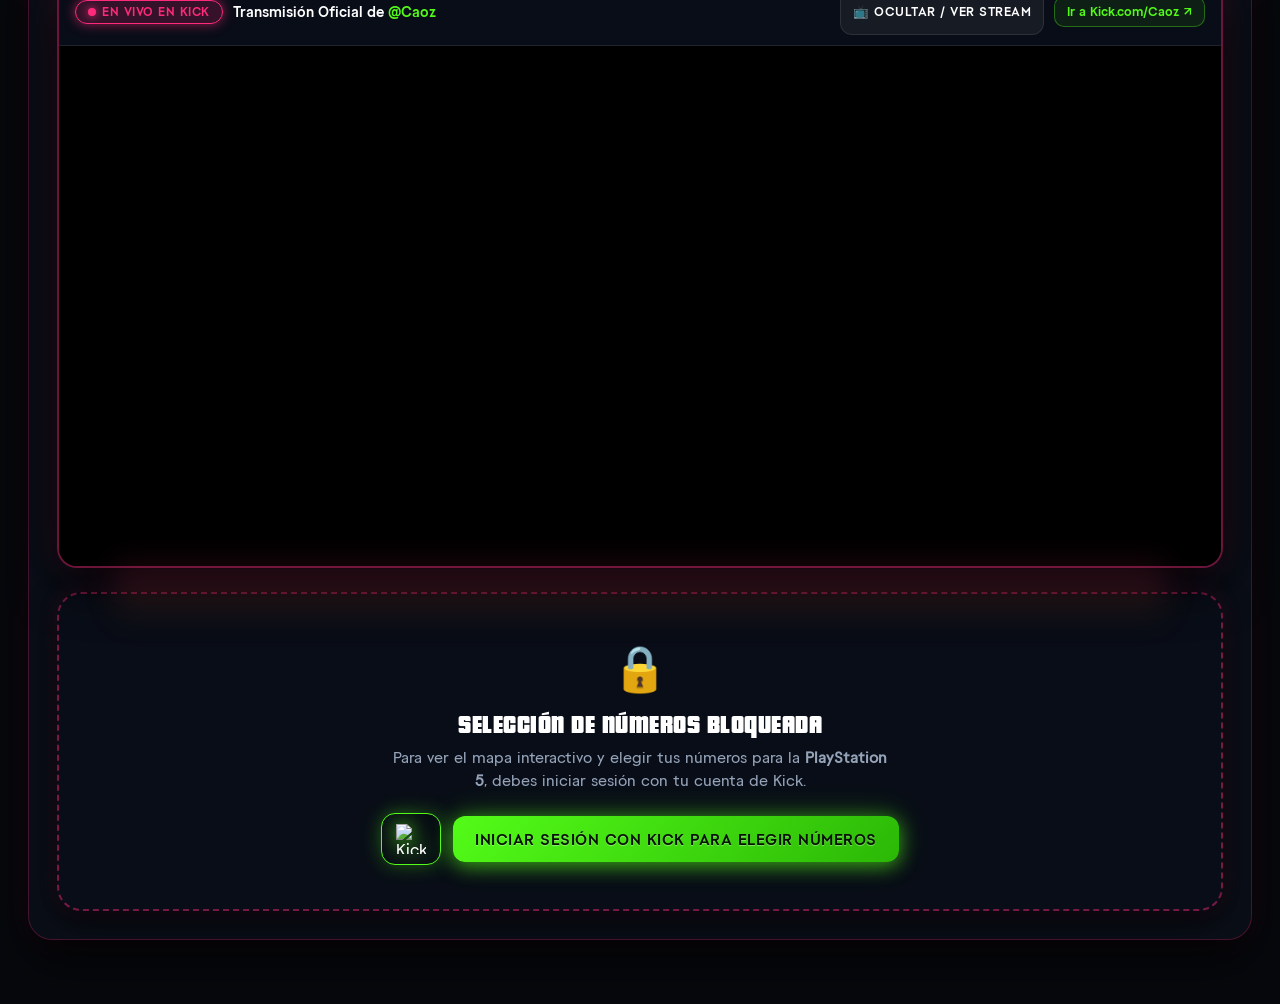
==== commit 659ccb38: "feat(nav): integrar opciones de administrador y OBS dentro del menu desplegable de usuario" ====
--- a/public/index.html
+++ b/public/index.html
@@ -41,18 +41,49 @@
       </a>
 
       <div class="nav-links">
-        <!-- User Profile Pill (Visible solo si ESTÁ logueado) -->
-        <div class="user-pill" id="userPillBox" style="display: none;">
-          <img src="" alt="Avatar" class="user-avatar" id="navUserAvatar">
-          <div class="user-meta">
-            <span class="user-name" id="navUserName">@Usuario</span>
-            <span class="user-tickets-badge" id="navUserTickets">0 Tickets Libres</span>
-          </div>
-          <button id="logoutBtn" class="nav-btn"
-            style="padding: 5px 10px; font-size: 0.76rem; border: 1px solid rgba(255, 51, 102, 0.4); color: var(--danger-red); background: rgba(255, 51, 102, 0.08); border-radius: 8px; cursor: pointer; display: inline-flex; align-items: center; gap: 4px; white-space: nowrap;"
-            title="Cerrar Sesión de Kick">
-            🚪 Salir
-          </button>
+        <!-- User Profile Pill con Dropdown Menu interactivo -->
+        <div class="user-pill-container" id="userPillContainer">
+          <div class="user-pill" id="userPillBox" style="display: none;" role="button" tabindex="0" title="Ver opciones y menú">
+            <img src="" alt="Avatar" class="user-avatar" id="navUserAvatar">
+            <div class="user-meta">
+              <span class="user-name" id="navUserName">@Usuario</span>
+              <span class="user-tickets-badge" id="navUserTickets">0 Libres</span>
+            </div>
+            <span class="user-menu-arrow" id="userMenuArrow">▼</span>
+          </div>
+
+          <!-- Menú Desplegable de Usuario (Secciones, Panel Admin, Salir) -->
+          <div class="user-dropdown-menu" id="userDropdownMenu">
+            <div class="dropdown-header">
+              <span class="dropdown-username" id="dropdownUserName">@Usuario</span>
+              <span class="dropdown-role-badge" id="dropdownRoleBadge">⭐ Espectador</span>
+            </div>
+            <div class="dropdown-divider"></div>
+            
+            <a href="#rulesSection" class="dropdown-item" id="menuRulesItem">
+              <span class="dropdown-icon">📋</span> Reglas del Sorteo
+            </a>
+            <a href="#cinemaSection" class="dropdown-item" id="menuCinemaItem">
+              <span class="dropdown-icon">🎟️</span> Sala de Asientos
+            </a>
+            <a href="#streamSection" class="dropdown-item" id="menuStreamItem">
+              <span class="dropdown-icon">🔴</span> Transmisión Kick
+            </a>
+
+            <!-- Opciones exclusivas de Administrador / Streamer (Visibles solo si es admin) -->
+            <a href="admin.html" class="dropdown-item admin-menu-item" id="navAdminBtn" style="display: none;">
+              <span class="dropdown-icon">⚙️</span> Panel de Administración
+            </a>
+            <a href="draw.html" target="_blank" class="dropdown-item streamer-menu-item" id="navDrawBtn" style="display: none;">
+              <span class="dropdown-icon">🎰</span> Pantalla OBS Sorteo
+            </a>
+
+            <div class="dropdown-divider"></div>
+            
+            <button type="button" id="logoutBtn" class="dropdown-item logout-menu-item">
+              <span class="dropdown-icon">🚪</span> Salir de la Cuenta
+            </button>
+          </div>
         </div>
       </div>
     </div>
--- a/public/css/style.css
+++ b/public/css/style.css
@@ -318,13 +318,38 @@
   left: 0;
   width: 100%;
   z-index: 1000;
-  padding: clamp(12px, 2vh, 20px) 0;
-  background: transparent !important;
-  backdrop-filter: none !important;
-  -webkit-backdrop-filter: none !important;
-  border: none !important;
-  box-shadow: none !important;
+  padding: clamp(10px, 2vh, 18px) 0;
+  background: transparent;
+  backdrop-filter: none;
+  -webkit-backdrop-filter: none;
+  border: none;
+  box-shadow: none;
   pointer-events: none;
+  transition: transform 0.35s cubic-bezier(0.16, 1, 0.3, 1), opacity 0.3s ease;
+}
+
+body.admin-page .navbar,
+.admin-page .navbar {
+  background: rgba(6, 8, 13, 0.90) !important;
+  backdrop-filter: blur(20px) !important;
+  -webkit-backdrop-filter: blur(20px) !important;
+  border-bottom: 1px solid rgba(255, 255, 255, 0.08) !important;
+  box-shadow: 0 4px 30px rgba(0, 0, 0, 0.7) !important;
+}
+
+.navbar.navbar-hidden {
+  transform: translateY(-110%) !important;
+  opacity: 0 !important;
+}
+
+.nav-links,
+.user-pill-container,
+.user-pill,
+.brand,
+.nav-btn,
+.user-dropdown-menu,
+.dropdown-item {
+  pointer-events: auto !important;
 }
 
 .nav-content {
@@ -343,7 +368,8 @@
 }
 
 .brand-logo {
-  width: clamp(50px, 8vw, 500px);
+  width: clamp(38px, 4vw, 48px);
+  height: clamp(38px, 4vw, 48px);
   display: flex;
   align-items: center;
   justify-content: center;
@@ -353,7 +379,7 @@
   padding: 0;
   flex-shrink: 0;
   transition: transform 0.25s cubic-bezier(0.16, 1, 0.3, 1), filter 0.25s ease;
-  margin-left: -200px;
+  margin-left: 0;
 }
 
 .brand-logo:hover {
@@ -362,7 +388,7 @@
 
 .brand-logo svg {
   width: 100%;
-  height: auto;
+  height: 100%;
   display: block;
   filter: drop-shadow(0 0 14px rgba(255, 42, 122, 0.8)) drop-shadow(0 2px 10px rgba(0, 0, 0, 0.95));
 }
@@ -516,22 +542,44 @@
   box-shadow: 0 0 24px var(--kick-green-glow);
 }
 
-/* User Profile Pill */
+/* User Profile Pill Container & Dropdown */
+.user-pill-container {
+  position: relative;
+  display: inline-block;
+  pointer-events: auto !important;
+}
+
 .user-pill {
   display: inline-flex;
   align-items: center;
   gap: 8px;
-  background: rgba(14, 18, 28, 0.92);
-  border: 1.5px solid rgba(83, 252, 24, 0.4);
+  background: rgba(14, 18, 28, 0.94);
+  border: 1.5px solid rgba(83, 252, 24, 0.45);
   padding: 4px 10px 4px 6px;
   border-radius: 30px;
-  transition: var(--transition-smooth);
-  box-shadow: 0 0 15px rgba(83, 252, 24, 0.15);
+  transition: transform 0.2s ease, border-color 0.2s ease, box-shadow 0.2s ease;
+  box-shadow: 0 0 15px rgba(83, 252, 24, 0.18);
+  cursor: pointer;
+  user-select: none;
+  pointer-events: auto !important;
 }
 
 .user-pill:hover {
+  transform: translateY(-1px);
   border-color: var(--kick-green);
-  box-shadow: 0 0 20px rgba(83, 252, 24, 0.35);
+  box-shadow: 0 0 22px rgba(83, 252, 24, 0.45);
+}
+
+.user-menu-arrow {
+  font-size: 0.62rem;
+  color: var(--text-secondary);
+  transition: transform 0.25s ease;
+  margin-left: 2px;
+}
+
+.user-dropdown-menu.active ~ .user-pill .user-menu-arrow,
+.user-pill-container.open .user-menu-arrow {
+  transform: rotate(180deg);
 }
 
 .user-avatar {
@@ -566,6 +614,117 @@
   color: var(--kick-green);
   font-weight: 800;
   white-space: nowrap;
+}
+
+/* User Dropdown Menu */
+.user-dropdown-menu {
+  position: absolute;
+  top: calc(100% + 10px);
+  right: 0;
+  min-width: 230px;
+  background: rgba(10, 14, 24, 0.96);
+  backdrop-filter: blur(20px);
+  -webkit-backdrop-filter: blur(20px);
+  border: 1px solid rgba(255, 42, 122, 0.4);
+  box-shadow: 0 16px 45px rgba(0, 0, 0, 0.9), 0 0 25px rgba(255, 42, 122, 0.25);
+  border-radius: 16px;
+  padding: 10px;
+  display: flex;
+  flex-direction: column;
+  gap: 4px;
+  opacity: 0;
+  visibility: hidden;
+  transform: translateY(-8px) scale(0.96);
+  transition: opacity 0.22s cubic-bezier(0.16, 1, 0.3, 1), transform 0.22s cubic-bezier(0.16, 1, 0.3, 1), visibility 0.22s;
+  z-index: 1200;
+  pointer-events: auto !important;
+}
+
+.user-dropdown-menu.active {
+  opacity: 1;
+  visibility: visible;
+  transform: translateY(0) scale(1);
+}
+
+.dropdown-header {
+  padding: 6px 10px 8px;
+  display: flex;
+  flex-direction: column;
+  gap: 3px;
+}
+
+.dropdown-username {
+  font-weight: 700;
+  font-size: 0.92rem;
+  color: #ffffff;
+  letter-spacing: 0.3px;
+}
+
+.dropdown-role-badge {
+  font-size: 0.72rem;
+  color: var(--kick-green);
+  font-weight: 600;
+}
+
+.dropdown-divider {
+  height: 1px;
+  background: rgba(255, 255, 255, 0.08);
+  margin: 4px 0;
+}
+
+.dropdown-item {
+  display: flex;
+  align-items: center;
+  gap: 10px;
+  padding: 9px 12px;
+  color: var(--text-primary);
+  font-size: 0.84rem;
+  font-weight: 600;
+  text-decoration: none;
+  border-radius: 10px;
+  border: none;
+  background: transparent;
+  width: 100%;
+  text-align: left;
+  cursor: pointer;
+  transition: background 0.2s ease, color 0.2s ease, transform 0.15s ease;
+  pointer-events: auto !important;
+}
+
+.dropdown-item:hover {
+  background: rgba(255, 42, 122, 0.16);
+  color: #ffffff;
+  transform: translateX(3px);
+}
+
+.dropdown-icon {
+  font-size: 1rem;
+  flex-shrink: 0;
+}
+
+.admin-menu-item {
+  color: #ffd700 !important;
+}
+
+.admin-menu-item:hover {
+  background: rgba(255, 215, 0, 0.16) !important;
+}
+
+.streamer-menu-item {
+  color: var(--kick-green) !important;
+}
+
+.streamer-menu-item:hover {
+  background: rgba(83, 252, 24, 0.16) !important;
+}
+
+.logout-menu-item {
+  color: var(--danger-red) !important;
+  font-family: inherit;
+}
+
+.logout-menu-item:hover {
+  background: rgba(255, 51, 102, 0.18) !important;
 }
 
 /* ------------------------------------------------------------------- */
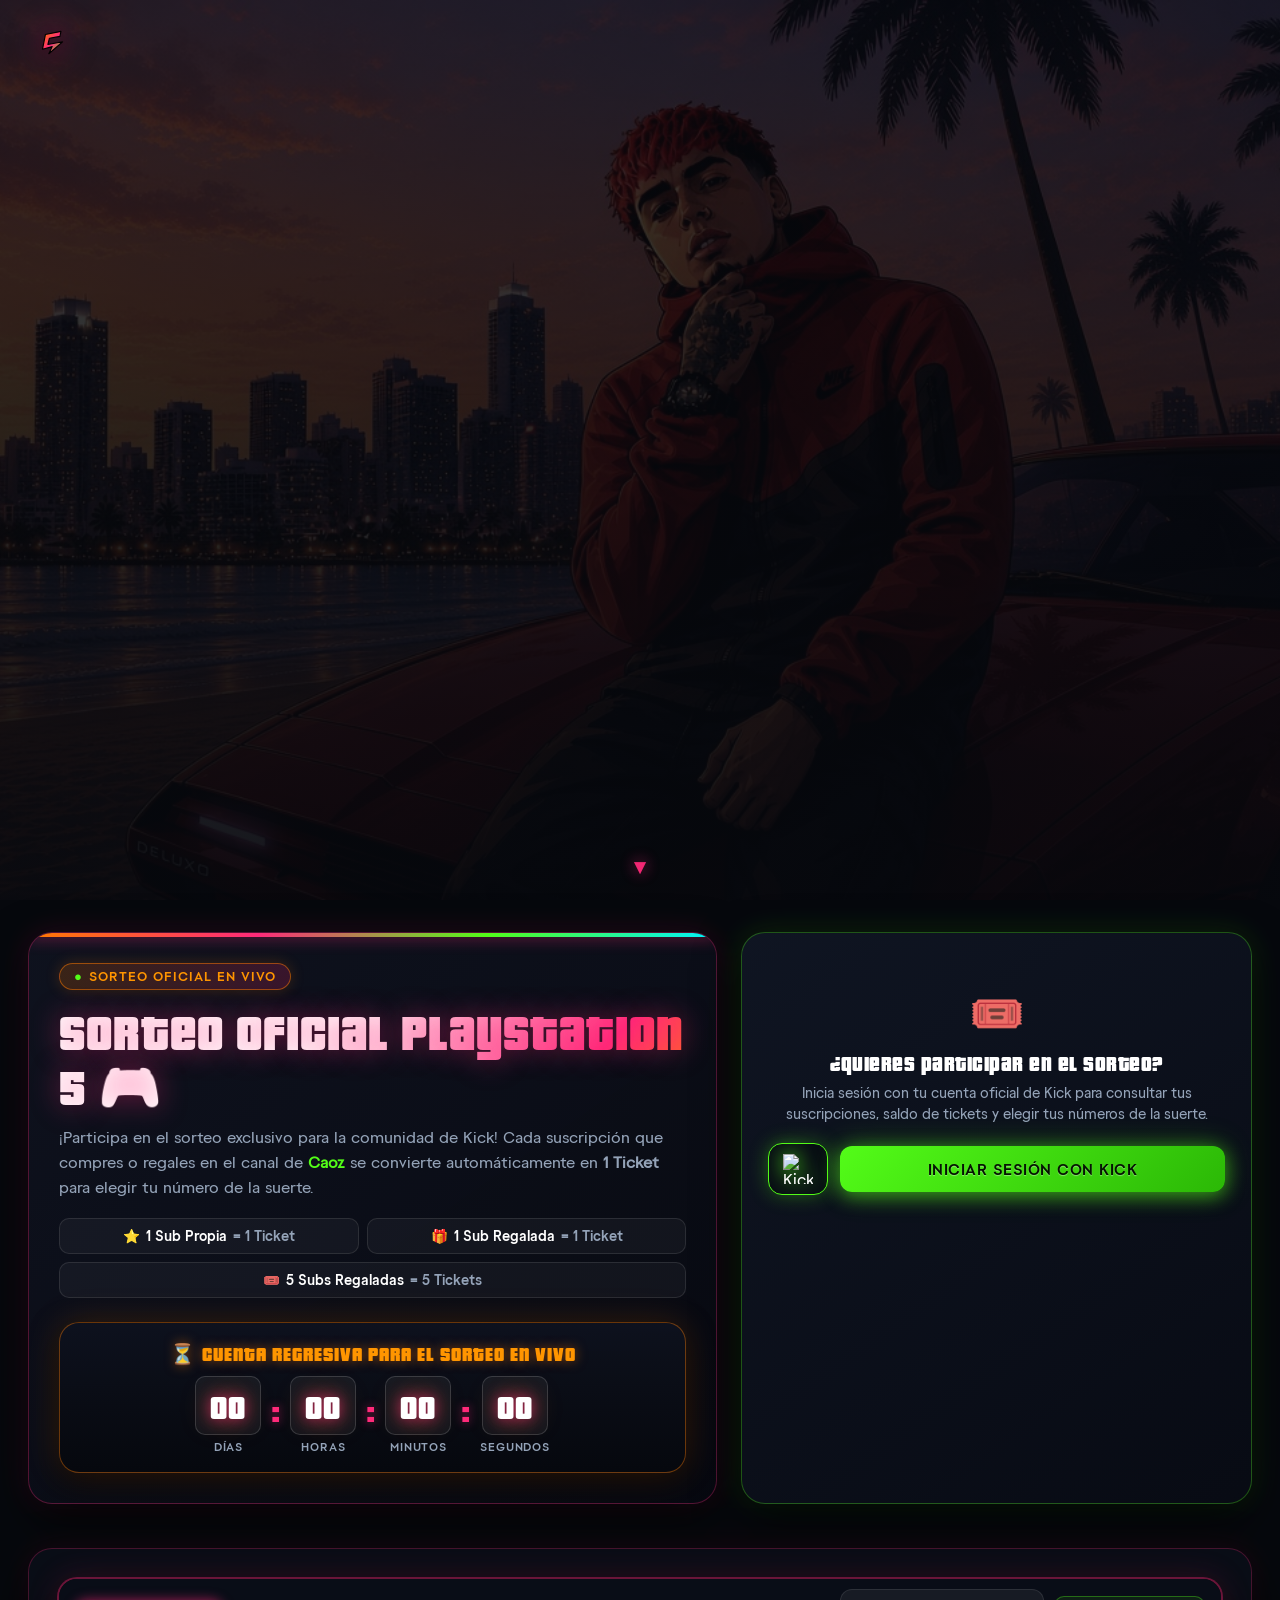
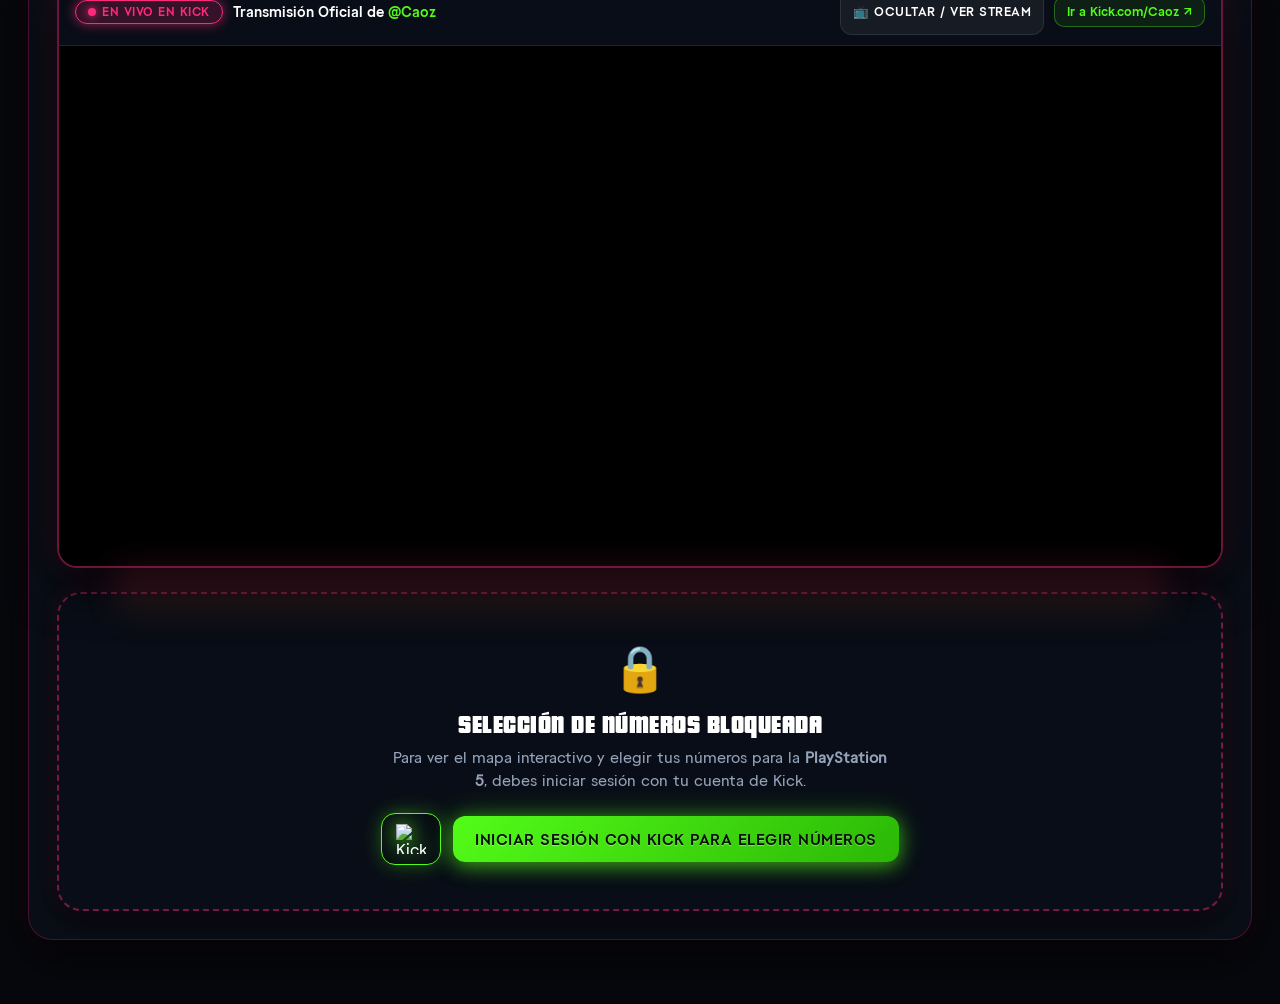
==== commit 1ea933c1: "refactor(ui): remover widget flotante floating-action-bar" ====
--- a/public/index.html
+++ b/public/index.html
@@ -339,16 +339,6 @@
       </div>
     </section>
 
-    <!-- Floating Ticket Counter Bar -->
-    <div class="floating-action-bar" id="floatingBar" style="display: none;">
-      <div class="action-bar-text">
-        Tienes <strong id="floatingAvailableCount">0</strong> tickets disponibles para elegir tus números.
-      </div>
-      <button class="btn btn-primary" id="floatingAutoPickBtn">
-        🎲 Elejir números al azar
-      </button>
-    </div>
-
   </div> <!-- End #mainSiteContent -->
 
   <!-- Kick Login Modal -->
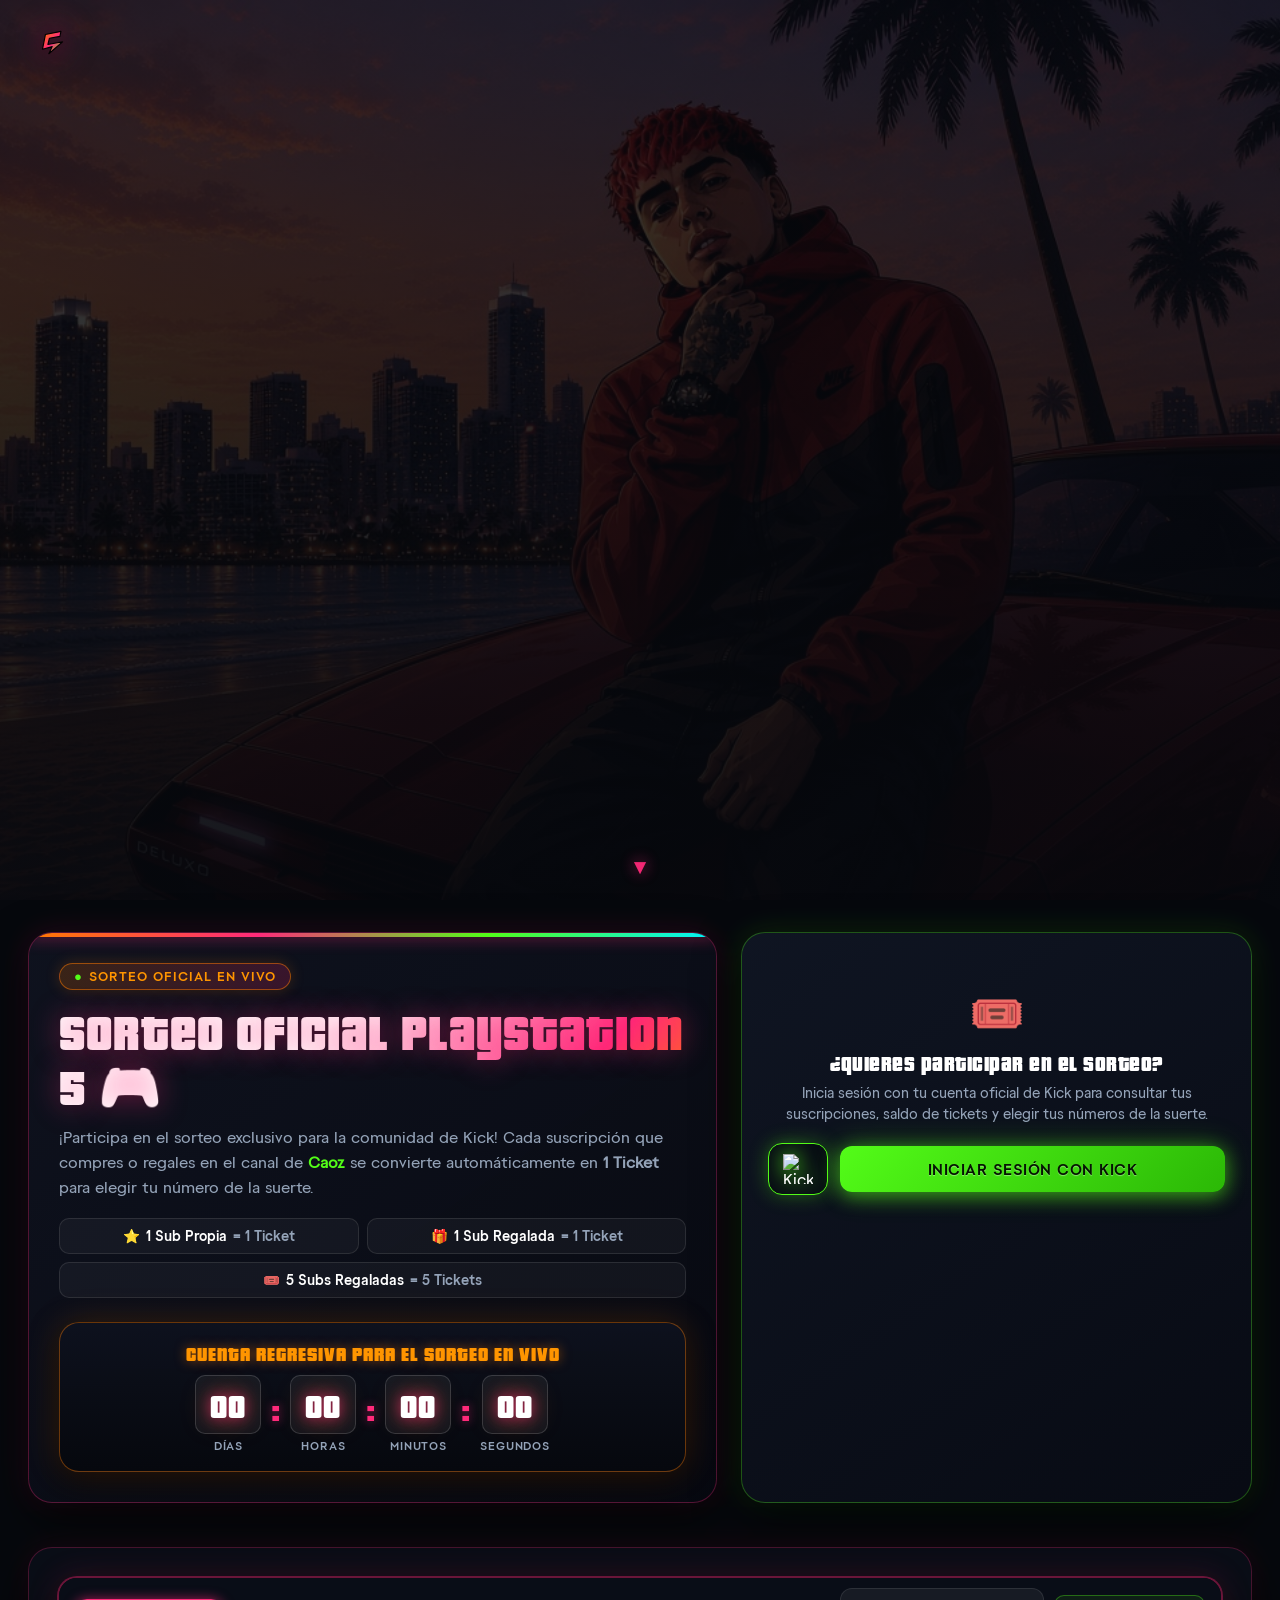
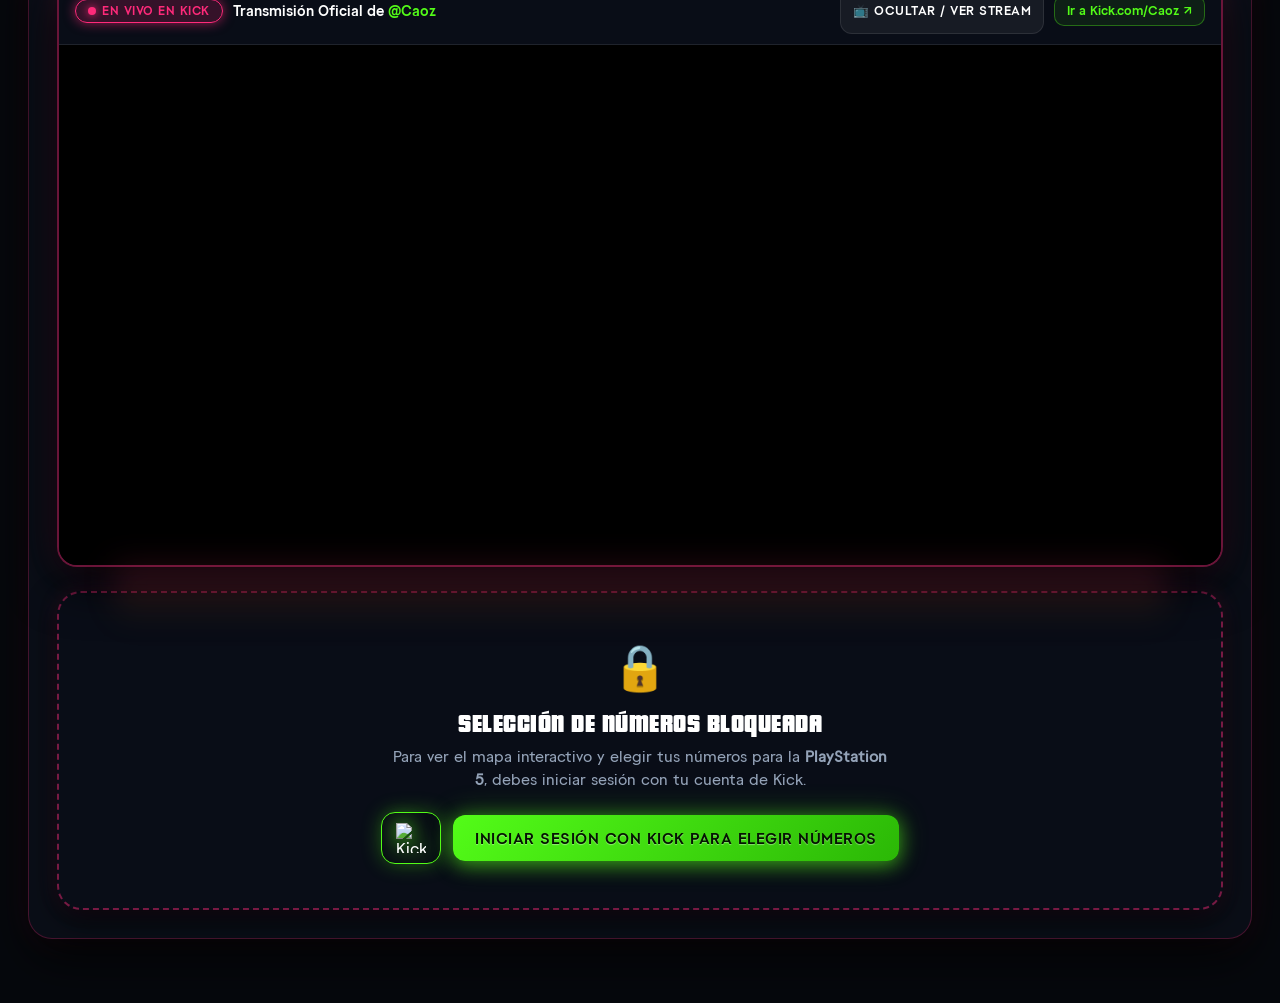
==== commit 42f99e8f: "style(countdown): remover icono de reloj de arena y centrar titulo de cuenta regresiva" ====
--- a/public/index.html
+++ b/public/index.html
@@ -138,8 +138,8 @@
 
           <!-- Countdown Timer Component -->
           <div class="countdown-box" id="countdownBox">
-            <div class="countdown-title">
-              <span>⏳</span> CUENTA REGRESIVA PARA EL SORTEO EN VIVO
+            <div class="countdown-title" style="text-align: center; justify-content: center;">
+              CUENTA REGRESIVA PARA EL SORTEO EN VIVO
             </div>
             <div class="countdown-grid">
               <div class="countdown-segment">
--- a/public/css/style.css
+++ b/public/css/style.css
@@ -1098,6 +1098,8 @@
   display: flex;
   align-items: center;
   justify-content: center;
+  text-align: center;
+  width: 100%;
   gap: 6px;
   text-shadow: 0 0 12px rgba(255, 122, 0, 0.5);
 }
